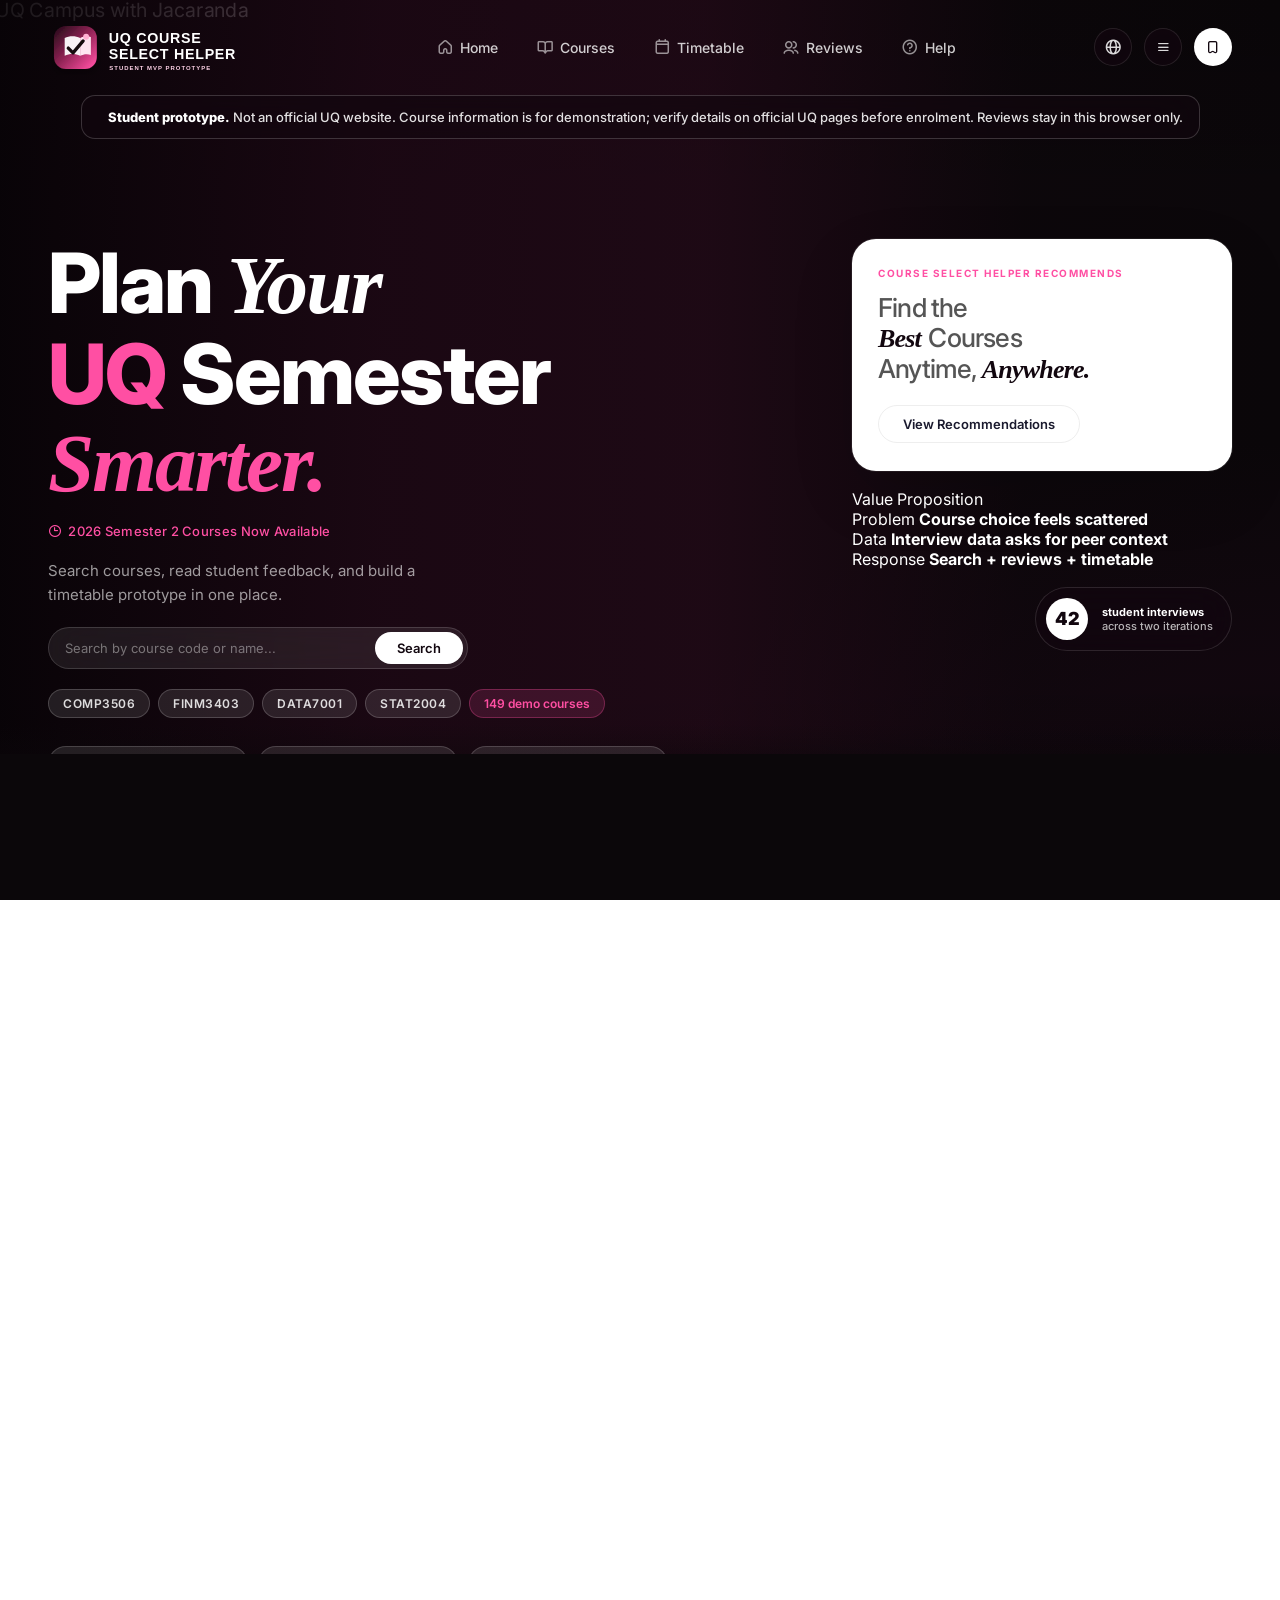
==== index.html @ 70d6f1af "Upload MVP website" ====
﻿<!DOCTYPE html>
<html lang="en">

<head>
    <meta charset="UTF-8">
    <meta name="viewport" content="width=device-width, initial-scale=1.0">
    <meta http-equiv="Cache-Control" content="no-store, no-cache, must-revalidate">
    <meta http-equiv="Pragma" content="no-cache">
    <meta http-equiv="Expires" content="0">
    <title>UQ Course Select Helper | Smart Course Planner</title>
    <link rel="preconnect" href="https://fonts.googleapis.com">
    <link
        href="https://fonts.googleapis.com/css2?family=Inter:wght@300;400;500;600;700;800;900&family=Noto+Sans+SC:wght@300;400;500;700;900&family=Playfair+Display:ital,wght@1,400;1,700&display=swap"
        rel="stylesheet">
    <link rel="stylesheet" href="coolicons.css?v=20260527-5">
    <link rel="stylesheet" href="css/shared.css?v=20260527-5">
    <link rel="stylesheet" href="css/home.css?v=20260527-5">
</head>

<body>
    <div class="page">
        <!-- Background -->
         <!-- Background image layer -->
        <div class="bg">
            <img src="background picture 02.png" alt="UQ Campus with Jacaranda">
        </div>

        <!-- Content -->
         <!-- Navigation bar: logo, page links, language switcher, and action buttons -->
        <div class="content">

            <!-- Navbar -->
            <nav class="navbar">
                <div class="nav-brand">
                    <a href="index.html" class="brand-lockup" aria-label="UQ Course Select Helper home">
                        <img src="logos/course-select-helper-logo.svg" alt="UQ Course Select Helper">
                    </a>
                </div>

                <ul class="nav-links">
                    <li>
                        <a href="index.html">
                            <i class="ci-House_01"></i>
                            <span data-i18n="nav_home">Home</span>
                        </a>
                    </li>
                    <li>
                        <a href="courses.html">
                            <i class="ci-Book_Open"></i>
                            <span data-i18n="nav_courses">Courses</span>
                        </a>
                    </li>
                    <li>
                        <a href="timetable.html">
                            <i class="ci-Calendar"></i>
                            <span data-i18n="nav_timetable">Timetable</span>
                        </a>
                    </li>
                    <li>
                        <a href="reviews.html">
                            <i class="ci-Users"></i>
                            <span data-i18n="nav_reviews">Reviews</span>
                        </a>
                    </li>
                    <li>
                        <a href="#help">
                            <i class="ci-Circle_Help"></i>
                            <span data-i18n="nav_help">Help</span>
                        </a>
                    </li>
                </ul>

                <div class="nav-right">
                    <div class="lang-wrapper">
                        <button class="lang-globe-btn" id="langGlobeBtn" onclick="toggleLangPopover()">
                            <i class="ci-Globe"></i>
                        </button>
                        <div class="lang-popover" id="langPopover">
                            <div class="lang-popover-title">Language</div>
                            <div class="lang-popover-divider"></div>
                            <button class="lang-option active" data-lang="en" onclick="switchLang('en')">
                                <span class="lang-option-dot"></span>
                                <span class="lang-option-label">English</span>
                                <i class="ci-Check lang-option-check"></i>
                            </button>
                            <button class="lang-option" data-lang="zh" onclick="switchLang('zh')">
                                <span class="lang-option-dot"></span>
                                <span class="lang-option-label">Chinese</span>
                                <i class="ci-Check lang-option-check"></i>
                            </button>
                        </div>
                    </div>
                    <button class="nav-menu-btn" aria-label="Menu">
                        <i class="ci-Hamburger_MD"></i>
                    </button>
                    <a href="timetable.html" class="nav-cta" aria-label="View Timetable">
                        <i class="ci-Bookmark"></i>
                    </a>
                </div>
            </nav>

            <div class="prototype-notice">
                <i class="ci-Info_Circle" aria-hidden="true"></i>
                <span><strong>Student prototype.</strong> Not an official UQ website. Course information is for demonstration; verify details on official UQ pages before enrolment. Reviews stay in this browser only.</span>
            </div>

            <!-- Hero Area -->
            <div class="hero-area">

                <!-- Left Side -->
                <div class="hero-left">
                    <h1 class="hero-title" data-i18n-html="hero_title">
                        Plan <span class="highlight-italic">Your</span><br>
                        <span class="highlight">UQ</span> Semester<br>
                        <span class="highlight-smarter">Smarter.</span>
                    </h1>

                    <div class="hero-badge">
                        <i class="ci-Clock"></i>
                        <span data-i18n="badge">2026 Semester 2 Courses Now Available</span>
                    </div>

                    <p class="hero-subtitle" data-i18n="hero_subtitle">
                        Search courses, read student feedback, and build a timetable prototype in one place.
                    </p>

                    <div class="search-bar">
                        <input type="text" placeholder="Search by course code or name..." id="searchInput"
                            data-i18n-ph="search_placeholder">
                        <button data-i18n="search_btn">Search</button>
                    </div>

                    <div class="course-previews">
                        <div class="course-thumb">COMP3506</div>
                        <div class="course-thumb">FINM3403</div>
                        <div class="course-thumb">DATA7001</div>
                        <div class="course-thumb">STAT2004</div>
                        <div class="course-count"><span data-i18n="courses_label">149 demo courses</span></div>
                    </div>

                    <div class="home-action-grid" aria-label="Prototype workflow shortcuts">
                        <a href="courses.html" class="home-action-card">
                            <i class="ci-Book_Open"></i>
                            <span data-i18n="action_1_label">Course Catalog</span>
                            <strong data-i18n="action_1_value">149 demo courses</strong>
                        </a>
                        <a href="reviews.html" class="home-action-card">
                            <i class="ci-Chat_Circle"></i>
                            <span data-i18n="action_2_label">Review Insight</span>
                            <strong data-i18n="action_2_value">Workload + difficulty</strong>
                        </a>
                        <a href="timetable.html" class="home-action-card">
                            <i class="ci-Calendar"></i>
                            <span data-i18n="action_3_label">Timetable Builder</span>
                            <strong data-i18n="action_3_value">Clash-aware planning</strong>
                        </a>
                    </div>
                </div>

                <!-- Right Side -->
                <div class="hero-right">
                    <div class="info-card">
                        <div class="info-card-label" data-i18n="card_label">Course Select Helper Recommends</div>
                        <h3 data-i18n-html="card_title">
                            <span class="light">Find the</span><br>
                            <span class="card-italic">Best</span> <span class="light">Courses</span><br>
                            <span class="light">Anytime,</span> <span class="card-italic">Anywhere.</span>
                        </h3>
                        <a href="courses.html?recommended=1" class="info-card-btn" data-i18n="card_btn">View
                            Recommendations</a>
                    </div>

                    <div class="value-card">
                        <div class="value-card-header" data-i18n="value_header">Value Proposition</div>
                        <div class="value-flow">
                            <div class="value-step">
                                <span data-i18n="value_problem_label">Problem</span>
                                <strong data-i18n="value_problem">Course choice feels scattered</strong>
                            </div>
                            <div class="value-step">
                                <span data-i18n="value_data_label">Data</span>
                                <strong data-i18n="value_data">Interview data asks for peer context</strong>
                            </div>
                            <div class="value-step">
                                <span data-i18n="value_response_label">Response</span>
                                <strong data-i18n="value_response">Search + reviews + timetable</strong>
                            </div>
                        </div>
                    </div>

                    <div class="trust-badge">
                        <div class="trust-metric">42</div>
                        <div class="trust-text" data-i18n-html="trust"><strong>student interviews</strong><br>across two iterations
                        </div>
                    </div>
                </div>
            </div>

            <!-- Bottom Bar -->
            <div class="bottom-bar">
                <div class="bottom-left bottom-proof">
                    <span class="bottom-label">Student MVP prototype</span>
                    <span class="bottom-proof-item">No official UQ affiliation</span>
                    <span class="bottom-proof-item">No analytics added</span>
                    <span class="bottom-proof-item">Verify course details on UQ pages</span>
                </div>

                <div class="bottom-right">
                    <span class="bottom-scroll-hint" data-i18n="scroll_hint">Scroll down for more</span>
                    <i class="ci-Chevron_Down"></i>
                </div>
            </div>        </div>
    </div>

    <div class="home-footer-bridge" aria-hidden="true"></div>

    <!-- Full Footer -->
    <footer id="help" class="footer student-footer">
        <div class="footer-hero">
            <div class="footer-brand-block">
                <img src="logos/course-select-helper-logo.svg" alt="UQ Course Select Helper" class="footer-brand-logo">
                <p>Independent COMP1100 student MVP. This prototype helps demonstrate course-planning ideas, interview-driven learning and design iteration.</p>
            </div>
            <div class="footer-proof-points">
                <span>Student prototype</span>
                <span>Not an official UQ service</span>
                <span>Verify details with UQ</span>
            </div>
        </div>

        <div class="footer-columns footer-prototype-columns">
            <div class="footer-col">
                <h4>Working with UQ</h4>
                <ul>
                    <li><a href="https://about.uq.edu.au/careers" target="_blank" rel="noopener noreferrer">Careers and job search</a></li>
                    <li><a href="https://about.uq.edu.au/strategy-values/strategic-plan" target="_blank" rel="noopener noreferrer">Strategic Plan</a></li>
                    <li><a href="https://about.uq.edu.au/staff-intranet" target="_blank" rel="noopener noreferrer">Staff Intranet</a></li>
                    <li><a href="https://my.uq.edu.au/information-and-services/information-technology/student-staff-it-support" target="_blank" rel="noopener noreferrer">IT support</a></li>
                </ul>
            </div>
            <div class="footer-col">
                <h4>Current students</h4>
                <ul>
                    <li><a href="https://my.uq.edu.au/" target="_blank" rel="noopener noreferrer">my.UQ</a></li>
                    <li><a href="https://programs-courses.uq.edu.au/" target="_blank" rel="noopener noreferrer">Programs and courses</a></li>
                    <li><a href="https://about.uq.edu.au/academic-calendar" target="_blank" rel="noopener noreferrer">Academic calendar</a></li>
                    <li><a href="https://my.uq.edu.au/student-support" target="_blank" rel="noopener noreferrer">Student support</a></li>
                </ul>
            </div>
            <div class="footer-col">
                <h4>Library</h4>
                <ul>
                    <li><a href="https://library.uq.edu.au/" target="_blank" rel="noopener noreferrer">Library</a></li>
                    <li><a href="https://web.library.uq.edu.au/study-and-learning-support" target="_blank" rel="noopener noreferrer">Study and learning support</a></li>
                    <li><a href="https://web.library.uq.edu.au/research-and-publish" target="_blank" rel="noopener noreferrer">Research and publish</a></li>
                    <li><a href="https://web.library.uq.edu.au/visit" target="_blank" rel="noopener noreferrer">Visit</a></li>
                </ul>
            </div>
            <div class="footer-col">
                <h4>Contact UQ</h4>
                <ul>
                    <li><a href="https://contacts.uq.edu.au/contacts" target="_blank" rel="noopener noreferrer">Contact UQ</a></li>
                    <li><a href="https://www.uq.edu.au/complaints-appeals" target="_blank" rel="noopener noreferrer">Make a complaint</a></li>
                    <li><a href="https://about.uq.edu.au/faculties-schools-centres-and-institutes" target="_blank" rel="noopener noreferrer">Faculties, schools, institutes and centres</a></li>
                    <li><a href="https://campuses.uq.edu.au/" target="_blank" rel="noopener noreferrer">Campuses, maps and transport</a></li>
                </ul>
            </div>
            <div class="footer-col">
                <h4>Prototype notes</h4>
                <ul>
                    <li>Reviews are stored locally in this browser.</li>
                    <li>No analytics or server upload are added.</li>
                    <li>Do not enter sensitive personal information.</li>
                    <li>Course data is for demonstration and must be checked against official UQ pages.</li>
                </ul>
            </div>
        </div>

        <div class="footer-disclaimer">
            <strong>Disclaimer:</strong> UQ Course Select Helper is an independent student prototype. It is not affiliated with, endorsed by, or operated by The University of Queensland. UQ names and course references are used only to describe the student problem space and demonstration dataset.
        </div>
    </footer>

    <script>
        // ===== i18n Dictionary =====
        const i18n = {
            en: {
                nav_home: 'Home',
                nav_courses: 'Courses',
                nav_timetable: 'Timetable',
                nav_reviews: 'Reviews',
                nav_help: 'Help',
                menu: 'Menu',
                nav_cta: 'Get Started',
                badge: '2026 Semester 2 Courses Now Available',
                hero_title: 'Plan Your<br><span class="highlight">UQ</span> Semester<br><span class="highlight-smarter">Smarter</span>',
                hero_subtitle: 'Search courses, read student feedback, and build a timetable prototype in one place.',
                search_placeholder: 'Search by course code or name...',
                search_btn: 'Search',
                courses_label: '149 demo courses',
                card_label: 'Course Select Helper Recommends',
                card_title: '<span class="light">Find the</span><br><span class="accent-word">Best</span> Courses<br>Anytime, <span class="accent-word">Anywhere</span>',
                card_btn: 'View Recommendations',
                trust: '<strong>student interviews</strong><br>across two iterations',
                action_1_label: 'Course Catalog',
                action_1_value: '149 demo courses',
                action_2_label: 'Review Insight',
                action_2_value: 'Workload + difficulty',
                action_3_label: 'Timetable Builder',
                action_3_value: 'Clash-aware planning',
                value_header: 'Value Proposition',
                value_problem_label: 'Problem',
                value_problem: 'Course choice feels scattered',
                value_data_label: 'Data',
                value_data: 'Interview data asks for peer context',
                value_response_label: 'Response',
                value_response: 'Search + reviews + timetable',
                floating: 'A Smarter Way to<br>Plan Your Degree',
                scroll_hint: 'Scroll down for more',
                hints: [
                    'Search by course code or name...',
                    'Try COMP3506 Data Structures',
                    'Try FINM3403 Corporate Finance',
                    'Try DATA7001 Intro to Data Science',
                    'Try MATH1051 Calculus'
                ]
            },
            zh: {
                nav_home: 'Home',
                nav_courses: 'Courses',
                nav_timetable: 'Timetable',
                nav_reviews: 'Reviews',
                nav_help: 'Help',
                menu: 'Menu',
                nav_cta: 'Get Started',
                badge: '2026 Semester 2 Courses Now Available',
                hero_title: 'Plan Your<br><span class="highlight">UQ</span> Semester<br><span class="highlight-smarter">Smarter</span>',
                hero_subtitle: 'Search courses, read student feedback, and build a timetable prototype in one place.',
                search_placeholder: 'Search by course code or name...',
                search_btn: 'Search',
                courses_label: '149 demo courses',
                card_label: 'Course Select Helper Recommends',
                card_title: '<span class="light">Find the</span><br><span class="accent-word">Best</span> Courses<br>Anytime, <span class="accent-word">Anywhere</span>',
                card_btn: 'View Recommendations',
                trust: '<strong>student interviews</strong><br>across two iterations',
                action_1_label: 'Course Catalog',
                action_1_value: '149 demo courses',
                action_2_label: 'Review Insight',
                action_2_value: 'Workload + difficulty',
                action_3_label: 'Timetable Builder',
                action_3_value: 'Clash-aware planning',
                value_header: 'Value Proposition',
                value_problem_label: 'Problem',
                value_problem: 'Course choice feels scattered',
                value_data_label: 'Data',
                value_data: 'Interview data asks for peer context',
                value_response_label: 'Response',
                value_response: 'Search + reviews + timetable',
                floating: 'A Smarter Way to<br>Plan Your Degree',
                scroll_hint: 'Scroll down for more',
                hints: [
                    'Search by course code or name...',
                    'Try COMP3506 Data Structures',
                    'Try FINM3403 Corporate Finance',
                    'Try DATA7001 Intro to Data Science',
                    'Try MATH1051 Calculus'
                ]
            }
        };

        let currentLang = 'en';

        // ===== Popover Toggle =====
        const langPopover = document.getElementById('langPopover');
        const langGlobeBtn = document.getElementById('langGlobeBtn');

        function toggleLangPopover() {
            const isOpen = langPopover.classList.toggle('show');
            langGlobeBtn.classList.toggle('active', isOpen);
        }

        // Close popover when clicking outside
        document.addEventListener('click', (e) => {
            if (!e.target.closest('.lang-wrapper')) {
                langPopover.classList.remove('show');
                langGlobeBtn.classList.remove('active');
            }
        });

        function switchLang(lang) {
            currentLang = lang;
            const dict = i18n[lang];

            // Update popover options
            document.querySelectorAll('.lang-option').forEach(btn => {
                btn.classList.toggle('active', btn.dataset.lang === lang);
            });

            // Update popover title
            document.querySelector('.lang-popover-title').textContent = 'Language';

            // Close popover after selection
            setTimeout(() => {
                langPopover.classList.remove('show');
                langGlobeBtn.classList.remove('active');
            }, 200);

            // Update text content (data-i18n)
            document.querySelectorAll('[data-i18n]').forEach(el => {
                const key = el.dataset.i18n;
                if (dict[key] !== undefined) el.textContent = dict[key];
            });

            // Update innerHTML (data-i18n-html) for elements with inner tags
            document.querySelectorAll('[data-i18n-html]').forEach(el => {
                const key = el.dataset.i18nHtml;
                if (dict[key] !== undefined) el.innerHTML = dict[key];
            });

            // Update placeholders (data-i18n-ph)
            document.querySelectorAll('[data-i18n-ph]').forEach(el => {
                const key = el.dataset.i18nPh;
                if (dict[key] !== undefined) el.placeholder = dict[key];
            });

            // Reset placeholder rotation
            hintIndex = 0;
        }

        // ===== Search Bar Functionality =====
        function performSearch() {
            const val = document.getElementById('searchInput').value.trim();
            if (val) {
                window.location.href = 'courses.html?q=' + encodeURIComponent(val);
            }
        }

        document.querySelector('.search-bar button').addEventListener('click', performSearch);
        document.getElementById('searchInput').addEventListener('keydown', function (e) {
            if (e.key === 'Enter') performSearch();
        });

        // Make course thumbs clickable
        document.querySelectorAll('.course-thumb').forEach(function (thumb) {
            thumb.addEventListener('click', function () {
                window.location.href = 'courses.html?q=' + encodeURIComponent(thumb.textContent.trim());
            });
        });

        // ===== Placeholder Rotation =====
        const input = document.getElementById('searchInput');
        let hintIndex = 0;
        setInterval(() => {
            if (document.activeElement !== input) {
                const hints = i18n[currentLang].hints;
                hintIndex = (hintIndex + 1) % hints.length;
                input.placeholder = hints[hintIndex];
            }
        }, 3000);
    </script>
</body>

</html>
---- coolicons.css ----
﻿@font-face {
  font-family: 'coolicons';
  src:
    url('fonts/coolicons.ttf?44fbbv') format('truetype'),
    url('fonts/coolicons.woff?44fbbv') format('woff'),
    url('fonts/coolicons.svg?44fbbv#coolicons') format('svg');
  font-weight: normal;
  font-style: normal;
  font-display: block;
}

i {
  /* use !important to prevent issues with browser extensions that change fonts */
  font-family: 'coolicons' !important;
  speak: never;
  font-style: normal;
  font-weight: normal;
  font-variant: normal;
  text-transform: none;
  line-height: 1;

  /* Better Font Rendering =========== */
  -webkit-font-smoothing: antialiased;
  -moz-osx-font-smoothing: grayscale;
}

.ci-Add_Column:before {
  content: "\e900";
}
.ci-Add_Minus_Square:before {
  content: "\e901";
}
.ci-Add_Plus_Circle:before {
  content: "\e902";
}
.ci-Add_Plus_Square:before {
  content: "\e903";
}
.ci-Add_Plus:before {
  content: "\e904";
}
.ci-Add_Row:before {
  content: "\e905";
}
.ci-Add_To_Queue:before {
  content: "\e906";
}
.ci-Airplay:before {
  content: "\e907";
}
.ci-Alarm:before {
  content: "\e908";
}
.ci-Archive:before {
  content: "\e909";
}
.ci-Arrow_Circle_Down_Left:before {
  content: "\e90a";
}
.ci-Arrow_Circle_Down_Right:before {
  content: "\e90b";
}
.ci-Arrow_Circle_Down:before {
  content: "\e90c";
}
.ci-Arrow_Circle_Left:before {
  content: "\e90d";
}
.ci-Arrow_Circle_Right:before {
  content: "\e90e";
}
.ci-Arrow_Circle_Up_Left:before {
  content: "\e90f";
}
.ci-Arrow_Circle_Up_Right:before {
  content: "\e910";
}
.ci-Arrow_Circle_Up:before {
  content: "\e911";
}
.ci-Arrow_Down_Left_LG:before {
  content: "\e912";
}
.ci-Arrow_Down_Left_MD:before {
  content: "\e913";
}
.ci-Arrow_Down_Left_SM:before {
  content: "\e914";
}
.ci-Arrow_Down_LG:before {
  content: "\e915";
}
.ci-Arrow_Down_MD:before {
  content: "\e916";
}
.ci-Arrow_Down_Right_LG:before {
  content: "\e917";
}
.ci-Arrow_Down_Right_MD:before {
  content: "\e918";
}
.ci-Arrow_Down_Right_SM:before {
  content: "\e919";
}
.ci-Arrow_Down_SM:before {
  content: "\e91a";
}
.ci-Arrow_Down_Up:before {
  content: "\e91b";
}
.ci-Arrow_Left_LG:before {
  content: "\e91c";
}
.ci-Arrow_Left_MD:before {
  content: "\e91d";
}
.ci-Arrow_Left_Right:before {
  content: "\e91e";
}
.ci-Arrow_Left_SM:before {
  content: "\e91f";
}
.ci-Arrow_Reload_02:before {
  content: "\e920";
}
.ci-Arrow_Right_LG:before {
  content: "\e921";
}
.ci-Arrow_Right_MD:before {
  content: "\e922";
}
.ci-Arrow_Right_SM:before {
  content: "\e923";
}
.ci-Arrow_Sub_Down_Left:before {
  content: "\e924";
}
.ci-Arrow_Sub_Down_Right:before {
  content: "\e925";
}
.ci-Arrow_Sub_Left_Down:before {
  content: "\e926";
}
.ci-Arrow_Sub_Left_Up:before {
  content: "\e927";
}
.ci-Arrow_Sub_Right_Down:before {
  content: "\e928";
}
.ci-Arrow_Sub_Right_Up:before {
  content: "\e929";
}
.ci-Arrow_Sub_Up_Left:before {
  content: "\e92a";
}
.ci-Arrow_Sub_Up_Right:before {
  content: "\e92b";
}
.ci-Arrow_Undo_Down_Left:before {
  content: "\e92c";
}
.ci-Arrow_Undo_Down_Right:before {
  content: "\e92d";
}
.ci-Arrow_Undo_Up_Left:before {
  content: "\e92e";
}
.ci-Arrow_Undo_Up_Right:before {
  content: "\e92f";
}
.ci-Arrow_Up_Left_LG:before {
  content: "\e930";
}
.ci-Arrow_Up_Left_MD:before {
  content: "\e931";
}
.ci-Arrow_Up_Left_SM:before {
  content: "\e932";
}
.ci-Arrow_Up_LG:before {
  content: "\e933";
}
.ci-Arrow_Up_MD:before {
  content: "\e934";
}
.ci-Arrow_Up_Right_LG:before {
  content: "\e935";
}
.ci-Arrow_Up_Right_MD:before {
  content: "\e936";
}
.ci-Arrow_Up_Right_SM:before {
  content: "\e937";
}
.ci-Arrow_Up_SM:before {
  content: "\e938";
}
.ci-Arrows_Reload_01:before {
  content: "\e939";
}
.ci-Bar_Bottom:before {
  content: "\e93a";
}
.ci-Bar_Left:before {
  content: "\e93b";
}
.ci-Bar_Right:before {
  content: "\e93c";
}
.ci-Bar_Top:before {
  content: "\e93d";
}
.ci-Bell_Add:before {
  content: "\e93e";
}
.ci-Bell_Close:before {
  content: "\e93f";
}
.ci-Bell_Notification:before {
  content: "\e940";
}
.ci-Bell_Off:before {
  content: "\e941";
}
.ci-Bell_Remove:before {
  content: "\e942";
}
.ci-Bell_Ring:before {
  content: "\e943";
}
.ci-Bell:before {
  content: "\e944";
}
.ci-Bold:before {
  content: "\e945";
}
.ci-Book_Open:before {
  content: "\e946";
}
.ci-Book:before {
  content: "\e947";
}
.ci-Bookmark:before {
  content: "\e948";
}
.ci-Building_01:before {
  content: "\e949";
}
.ci-Building_02:before {
  content: "\e94a";
}
.ci-Building_03:before {
  content: "\e94b";
}
.ci-Building_04:before {
  content: "\e94c";
}
.ci-Bulb:before {
  content: "\e94d";
}
.ci-Calendar_Add:before {
  content: "\e94e";
}
.ci-Calendar_Check:before {
  content: "\e94f";
}
.ci-Calendar_Close:before {
  content: "\e950";
}
.ci-Calendar_Days:before {
  content: "\e951";
}
.ci-Calendar_Event:before {
  content: "\e952";
}
.ci-Calendar_Remove:before {
  content: "\e953";
}
.ci-Calendar_Week:before {
  content: "\e954";
}
.ci-Calendar:before {
  content: "\e955";
}
.ci-Camera:before {
  content: "\e956";
}
.ci-Car_Auto:before {
  content: "\e957";
}
.ci-Caret_Circle_Down:before {
  content: "\e958";
}
.ci-Caret_Circle_Left:before {
  content: "\e959";
}
.ci-Caret_Circle_Right:before {
  content: "\e95a";
}
.ci-Caret_Circle_Up:before {
  content: "\e95b";
}
.ci-Caret_Down_MD:before {
  content: "\e95c";
}
.ci-Caret_Down_SM:before {
  content: "\e95d";
}
.ci-Caret_Left_SM:before {
  content: "\e95e";
}
.ci-Caret_Right_SM:before {
  content: "\e95f";
}
.ci-Caret_Up_MD:before {
  content: "\e960";
}
.ci-Caret_Up_SM:before {
  content: "\e961";
}
.ci-Chart_Bar_Horizontal_01:before {
  content: "\e962";
}
.ci-Chart_Bar_Vertical_01:before {
  content: "\e963";
}
.ci-Chart_Line:before {
  content: "\e964";
}
.ci-Chart_Pie:before {
  content: "\e965";
}
.ci-Chat_Add:before {
  content: "\e966";
}
.ci-Chat_Check:before {
  content: "\e967";
}
.ci-Chat_Circle_Add:before {
  content: "\e968";
}
.ci-Chat_Circle_Check:before {
  content: "\e969";
}
.ci-Chat_Circle_Close:before {
  content: "\e96a";
}
.ci-Chat_Circle_Dots:before {
  content: "\e96b";
}
.ci-Chat_Circle_Remove:before {
  content: "\e96c";
}
.ci-Chat_Circle:before {
  content: "\e96d";
}
.ci-Chat_Close:before {
  content: "\e96e";
}
.ci-Chat_Conversation_Circle:before {
  content: "\e96f";
}
.ci-Chat_Conversation:before {
  content: "\e970";
}
.ci-Chat_Dots:before {
  content: "\e971";
}
.ci-Chat_Remove:before {
  content: "\e972";
}
.ci-Chat:before {
  content: "\e973";
}
.ci-Check_All_Big:before {
  content: "\e974";
}
.ci-Check_All:before {
  content: "\e975";
}
.ci-Check_Big:before {
  content: "\e976";
}
.ci-Check:before {
  content: "\e977";
}
.ci-Checkbox_Check:before {
  content: "\e978";
}
.ci-Checkbox_Fill:before {
  content: "\e979";
}
.ci-Checkbox_Unchecked:before {
  content: "\e97a";
}
.ci-Chevron_Down_Duo:before {
  content: "\e97b";
}
.ci-Chevron_Down:before {
  content: "\e97c";
}
.ci-Chevron_Left_Duo:before {
  content: "\e97d";
}
.ci-Chevron_Left_MD:before {
  content: "\e97e";
}
.ci-Chevron_Left:before {
  content: "\e97f";
}
.ci-Chevron_Right_Duo:before {
  content: "\e980";
}
.ci-Chevron_Right_MD:before {
  content: "\e981";
}
.ci-Chevron_Right:before {
  content: "\e982";
}
.ci-Chevron_Up_Duo:before {
  content: "\e983";
}
.ci-Chevron_Up:before {
  content: "\e984";
}
.ci-Chromecast:before {
  content: "\e985";
}
.ci-Circle_Check:before {
  content: "\e986";
}
.ci-Circle_Help:before {
  content: "\e987";
}
.ci-Circle_Warning:before {
  content: "\e988";
}
.ci-Circle:before {
  content: "\e989";
}
.ci-Clock:before {
  content: "\e98a";
}
.ci-Close_Circle:before {
  content: "\e98b";
}
.ci-Close_LG:before {
  content: "\e98c";
}
.ci-Close_MD:before {
  content: "\e98d";
}
.ci-Close_SM:before {
  content: "\e98e";
}
.ci-Close_Square:before {
  content: "\e98f";
}
.ci-Cloud_Add:before {
  content: "\e990";
}
.ci-Cloud_Check:before {
  content: "\e991";
}
.ci-Cloud_Close:before {
  content: "\e992";
}
.ci-Cloud_Download:before {
  content: "\e993";
}
.ci-Cloud_Off:before {
  content: "\e994";
}
.ci-Cloud_Remove:before {
  content: "\e995";
}
.ci-Cloud_Upload:before {
  content: "\e996";
}
.ci-Cloud:before {
  content: "\e997";
}
.ci-Code:before {
  content: "\e998";
}
.ci-Coffe_To_Go:before {
  content: "\e999";
}
.ci-Coffee:before {
  content: "\e99a";
}
.ci-Columns:before {
  content: "\e99b";
}
.ci-Combine_Cells:before {
  content: "\e99c";
}
.ci-Command:before {
  content: "\e99d";
}
.ci-Compass:before {
  content: "\e99e";
}
.ci-Cookie:before {
  content: "\e99f";
}
.ci-Copy:before {
  content: "\e9a0";
}
.ci-Credit_Card_01:before {
  content: "\e9a1";
}
.ci-Credit_Card_02:before {
  content: "\e9a2";
}
.ci-Crop:before {
  content: "\e9a3";
}
.ci-Cupcake:before {
  content: "\e9a4";
}
.ci-Cylinder:before {
  content: "\e9a5";
}
.ci-Data:before {
  content: "\e9a6";
}
.ci-Delete_Column:before {
  content: "\e9a7";
}
.ci-Delete_Row:before {
  content: "\e9a8";
}
.ci-Desktop_Tower:before {
  content: "\e9a9";
}
.ci-Desktop:before {
  content: "\e9aa";
}
.ci-Devices:before {
  content: "\e9ab";
}
.ci-Double_Quotes_L:before {
  content: "\e9ac";
}
.ci-Double_Quotes_R:before {
  content: "\e9ad";
}
.ci-Download_Package:before {
  content: "\e9ae";
}
.ci-Download:before {
  content: "\e9af";
}
.ci-Drag_Horizontal:before {
  content: "\e9b0";
}
.ci-Drag_Vertical:before {
  content: "\e9b1";
}
.ci-Dummy_Circle_Small:before {
  content: "\e9b2";
}
.ci-Dummy_Circle:before {
  content: "\e9b3";
}
.ci-Dummy_Square_Small:before {
  content: "\e9b4";
}
.ci-Dummy_Square:before {
  content: "\e9b5";
}
.ci-Edit_Pencil_01:before {
  content: "\e9b6";
}
.ci-Edit_Pencil_02:before {
  content: "\e9b7";
}
.ci-Edit_Pencil_Line_01:before {
  content: "\e9b8";
}
.ci-Edit_Pencil_Line_02:before {
  content: "\e9b9";
}
.ci-Exit:before {
  content: "\e9ba";
}
.ci-Expand:before {
  content: "\e9bb";
}
.ci-External_Link:before {
  content: "\e9bc";
}
.ci-Figma:before {
  content: "\e9bd";
}
.ci-File_Add:before {
  content: "\e9be";
}
.ci-File_Blank:before {
  content: "\e9bf";
}
.ci-File_Check:before {
  content: "\e9c0";
}
.ci-File_Close:before {
  content: "\e9c1";
}
.ci-File_Code:before {
  content: "\e9c2";
}
.ci-File_Document:before {
  content: "\e9c3";
}
.ci-File_Download:before {
  content: "\e9c4";
}
.ci-File_Edit:before {
  content: "\e9c5";
}
.ci-File_Remove:before {
  content: "\e9c6";
}
.ci-File_Search:before {
  content: "\e9c7";
}
.ci-File_Upload:before {
  content: "\e9c8";
}
.ci-Files:before {
  content: "\e9c9";
}
.ci-Filter_Off:before {
  content: "\e9ca";
}
.ci-Filter:before {
  content: "\e9cb";
}
.ci-First_Aid:before {
  content: "\e9cc";
}
.ci-Flag:before {
  content: "\e9cd";
}
.ci-Folder_Add:before {
  content: "\e9ce";
}
.ci-Folder_Check:before {
  content: "\e9cf";
}
.ci-Folder_Close:before {
  content: "\e9d0";
}
.ci-Folder_Code:before {
  content: "\e9d1";
}
.ci-Folder_Document:before {
  content: "\e9d2";
}
.ci-Folder_Download:before {
  content: "\e9d3";
}
.ci-Folder_Edit:before {
  content: "\e9d4";
}
.ci-Folder_Open:before {
  content: "\e9d5";
}
.ci-Folder_Remove:before {
  content: "\e9d6";
}
.ci-Folder_Search:before {
  content: "\e9d7";
}
.ci-Folder_Upload:before {
  content: "\e9d8";
}
.ci-Folder:before {
  content: "\e9d9";
}
.ci-Folders:before {
  content: "\e9da";
}
.ci-Font:before {
  content: "\e9db";
}
.ci-Forward:before {
  content: "\e9dc";
}
.ci-Gift:before {
  content: "\e9dd";
}
.ci-Globe:before {
  content: "\e9de";
}
.ci-Hamburger_LG:before {
  content: "\e9df";
}
.ci-Hamburger_MD:before {
  content: "\e9e0";
}
.ci-Handbag:before {
  content: "\e9e1";
}
.ci-Heading_H1:before {
  content: "\e9e2";
}
.ci-Heading_H2:before {
  content: "\e9e3";
}
.ci-Heading_H3:before {
  content: "\e9e4";
}
.ci-Heading_H4:before {
  content: "\e9e5";
}
.ci-Heading_H5:before {
  content: "\e9e6";
}
.ci-Heading_H6:before {
  content: "\e9e7";
}
.ci-Heading:before {
  content: "\e9e8";
}
.ci-Headphones:before {
  content: "\e9e9";
}
.ci-Heart_01:before {
  content: "\e9ea";
}
.ci-Heart_02:before {
  content: "\e9eb";
}
.ci-Help:before {
  content: "\e9ec";
}
.ci-Hide:before {
  content: "\e9ed";
}
.ci-House_01:before {
  content: "\e9ee";
}
.ci-House_02:before {
  content: "\e9ef";
}
.ci-House_03:before {
  content: "\e9f0";
}
.ci-House_Add:before {
  content: "\e9f1";
}
.ci-House_Check:before {
  content: "\e9f2";
}
.ci-House_Close:before {
  content: "\e9f3";
}
.ci-House_Remove:before {
  content: "\e9f4";
}
.ci-Image_01:before {
  content: "\e9f5";
}
.ci-Image_02:before {
  content: "\e9f6";
}
.ci-Info:before {
  content: "\e9f7";
}
.ci-Instance:before {
  content: "\e9f8";
}
.ci-Italic:before {
  content: "\e9f9";
}
.ci-Keyboard:before {
  content: "\e9fa";
}
.ci-Label:before {
  content: "\e9fb";
}
.ci-Laptop:before {
  content: "\e9fc";
}
.ci-Layer:before {
  content: "\e9fd";
}
.ci-Layers:before {
  content: "\e9fe";
}
.ci-Leaf:before {
  content: "\e9ff";
}
.ci-Line_L:before {
  content: "\ea00";
}
.ci-Line_M:before {
  content: "\ea01";
}
.ci-Line_S:before {
  content: "\ea02";
}
.ci-Line_Xl:before {
  content: "\ea03";
}
.ci-Link_Break:before {
  content: "\ea04";
}
.ci-Link_Horizontal_Off:before {
  content: "\ea05";
}
.ci-Link_Horizontal:before {
  content: "\ea06";
}
.ci-Link_Vertical:before {
  content: "\ea07";
}
.ci-Link:before {
  content: "\ea08";
}
.ci-List_Add:before {
  content: "\ea09";
}
.ci-List_Check:before {
  content: "\ea0a";
}
.ci-List_Checklist:before {
  content: "\ea0b";
}
.ci-List_Ordered:before {
  content: "\ea0c";
}
.ci-List_Remove:before {
  content: "\ea0d";
}
.ci-List_Unordered:before {
  content: "\ea0e";
}
.ci-Loading:before {
  content: "\ea0f";
}
.ci-Lock_Open:before {
  content: "\ea10";
}
.ci-Lock:before {
  content: "\ea11";
}
.ci-Log_Out:before {
  content: "\ea12";
}
.ci-Magnifying_Glass_Minus:before {
  content: "\ea13";
}
.ci-Magnifying_Glass_Plus:before {
  content: "\ea14";
}
.ci-Mail_Open:before {
  content: "\ea15";
}
.ci-Mail:before {
  content: "\ea16";
}
.ci-Main_Component:before {
  content: "\ea17";
}
.ci-Map_Pin:before {
  content: "\ea18";
}
.ci-Map:before {
  content: "\ea19";
}
.ci-Mention:before {
  content: "\ea1a";
}
.ci-Menu_Alt_01:before {
  content: "\ea1b";
}
.ci-Menu_Alt_02:before {
  content: "\ea1c";
}
.ci-Menu_Alt_03:before {
  content: "\ea1d";
}
.ci-Menu_Alt_04:before {
  content: "\ea1e";
}
.ci-Menu_Alt_05:before {
  content: "\ea1f";
}
.ci-Menu_Duo_LG:before {
  content: "\ea20";
}
.ci-Menu_Duo_MD:before {
  content: "\ea21";
}
.ci-Mobile_Button:before {
  content: "\ea22";
}
.ci-Mobile:before {
  content: "\ea23";
}
.ci-Monitor_Play:before {
  content: "\ea24";
}
.ci-Monitor:before {
  content: "\ea25";
}
.ci-Moon:before {
  content: "\ea26";
}
.ci-More_Grid_Big:before {
  content: "\ea27";
}
.ci-More_Grid_Small:before {
  content: "\ea28";
}
.ci-More_Horizontal:before {
  content: "\ea29";
}
.ci-More_Vertical:before {
  content: "\ea2a";
}
.ci-Mouse:before {
  content: "\ea2b";
}
.ci-Move_Horizontal:before {
  content: "\ea2c";
}
.ci-Move_Vertical:before {
  content: "\ea2d";
}
.ci-Move:before {
  content: "\ea2e";
}
.ci-Moving_Desk:before {
  content: "\ea2f";
}
.ci-Navigation:before {
  content: "\ea30";
}
.ci-Note_Edit:before {
  content: "\ea31";
}
.ci-Note_Search:before {
  content: "\ea32";
}
.ci-Note:before {
  content: "\ea33";
}
.ci-Notebook:before {
  content: "\ea34";
}
.ci-Octagon_Check:before {
  content: "\ea35";
}
.ci-Octagon_Help:before {
  content: "\ea36";
}
.ci-Octagon_Warning:before {
  content: "\ea37";
}
.ci-Octagon:before {
  content: "\ea38";
}
.ci-Option:before {
  content: "\ea39";
}
.ci-Paper_Plane:before {
  content: "\ea3a";
}
.ci-Paperclip_Attechment_Horizontal:before {
  content: "\ea3b";
}
.ci-Paperclip_Attechment_Tilt:before {
  content: "\ea3c";
}
.ci-Paragraph:before {
  content: "\ea3d";
}
.ci-Path:before {
  content: "\ea3e";
}
.ci-Pause_Circle:before {
  content: "\ea3f";
}
.ci-Pause:before {
  content: "\ea40";
}
.ci-Phone:before {
  content: "\ea41";
}
.ci-Planet:before {
  content: "\ea42";
}
.ci-Play_Circle:before {
  content: "\ea43";
}
.ci-Play:before {
  content: "\ea44";
}
.ci-Printer:before {
  content: "\ea45";
}
.ci-Puzzle:before {
  content: "\ea46";
}
.ci-Qr_Code:before {
  content: "\ea47";
}
.ci-Radio_Fill:before {
  content: "\ea48";
}
.ci-Radio_Unchecked:before {
  content: "\ea49";
}
.ci-Rainbow:before {
  content: "\ea4a";
}
.ci-Redo:before {
  content: "\ea4b";
}
.ci-Remove_Minus_Circle:before {
  content: "\ea4c";
}
.ci-Remove_Minus:before {
  content: "\ea4d";
}
.ci-Rewind:before {
  content: "\ea4e";
}
.ci-Rows:before {
  content: "\ea4f";
}
.ci-Ruler:before {
  content: "\ea50";
}
.ci-Save:before {
  content: "\ea51";
}
.ci-Search_Magnifying_Glass:before {
  content: "\ea52";
}
.ci-Select_Multiple:before {
  content: "\ea53";
}
.ci-Settings_Future:before {
  content: "\ea54";
}
.ci-Settings:before {
  content: "\ea55";
}
.ci-Share_Android:before {
  content: "\ea56";
}
.ci-Share_iOS_Export:before {
  content: "\ea57";
}
.ci-Shield_Check:before {
  content: "\ea58";
}
.ci-Shield_Warning:before {
  content: "\ea59";
}
.ci-Shield:before {
  content: "\ea5a";
}
.ci-Shopping_Bag_01:before {
  content: "\ea5b";
}
.ci-Shopping_Bag_02:before {
  content: "\ea5c";
}
.ci-Shopping_Cart_01:before {
  content: "\ea5d";
}
.ci-Shopping_Cart_02:before {
  content: "\ea5e";
}
.ci-Show:before {
  content: "\ea5f";
}
.ci-Shrink:before {
  content: "\ea60";
}
.ci-Shuffle:before {
  content: "\ea61";
}
.ci-Single_Quotes_L:before {
  content: "\ea62";
}
.ci-Single_Quotes_R:before {
  content: "\ea63";
}
.ci-Skip_Back:before {
  content: "\ea64";
}
.ci-Skip_Forward:before {
  content: "\ea65";
}
.ci-Slider_01:before {
  content: "\ea66";
}
.ci-Slider_02:before {
  content: "\ea67";
}
.ci-Slider_03:before {
  content: "\ea68";
}
.ci-Sort_Ascending:before {
  content: "\ea69";
}
.ci-Sort_Descending:before {
  content: "\ea6a";
}
.ci-Square_Check:before {
  content: "\ea6b";
}
.ci-Square_Help:before {
  content: "\ea6c";
}
.ci-Square_Warning:before {
  content: "\ea6d";
}
.ci-Square:before {
  content: "\ea6e";
}
.ci-Star:before {
  content: "\ea6f";
}
.ci-Stop_Circle:before {
  content: "\ea70";
}
.ci-Stop_Sign:before {
  content: "\ea71";
}
.ci-Stop:before {
  content: "\ea72";
}
.ci-Strikethrough:before {
  content: "\ea73";
}
.ci-Suitcase:before {
  content: "\ea74";
}
.ci-Sun:before {
  content: "\ea75";
}
.ci-Swatches_Palette:before {
  content: "\ea76";
}
.ci-Swicht_Left:before {
  content: "\ea77";
}
.ci-Swicht_Right:before {
  content: "\ea78";
}
.ci-Table_Add:before {
  content: "\ea79";
}
.ci-Table_Remove:before {
  content: "\ea7a";
}
.ci-Table:before {
  content: "\ea7b";
}
.ci-Tablet_Button:before {
  content: "\ea7c";
}
.ci-Tablet:before {
  content: "\ea7d";
}
.ci-Tag:before {
  content: "\ea7e";
}
.ci-Terminal:before {
  content: "\ea7f";
}
.ci-Text_Align_Center:before {
  content: "\ea80";
}
.ci-Text_Align_Justify:before {
  content: "\ea81";
}
.ci-Text_Align_Left:before {
  content: "\ea82";
}
.ci-Text_Align_Right:before {
  content: "\ea83";
}
.ci-Text:before {
  content: "\ea84";
}
.ci-Ticket_Voucher:before {
  content: "\ea85";
}
.ci-Timer_Add:before {
  content: "\ea86";
}
.ci-Timer_Close:before {
  content: "\ea87";
}
.ci-Timer_Remove:before {
  content: "\ea88";
}
.ci-Timer:before {
  content: "\ea89";
}
.ci-Trash_Empty:before {
  content: "\ea8a";
}
.ci-Trash_Full:before {
  content: "\ea8b";
}
.ci-Trending_Down:before {
  content: "\ea8c";
}
.ci-Trending_Up:before {
  content: "\ea8d";
}
.ci-Triangle_Check:before {
  content: "\ea8e";
}
.ci-Triangle_Warning:before {
  content: "\ea8f";
}
.ci-Triangle:before {
  content: "\ea90";
}
.ci-Underline:before {
  content: "\ea91";
}
.ci-Undo:before {
  content: "\ea92";
}
.ci-Unfold_Less:before {
  content: "\ea93";
}
.ci-Unfold_More:before {
  content: "\ea94";
}
.ci-User_01:before {
  content: "\ea95";
}
.ci-User_02:before {
  content: "\ea96";
}
.ci-User_03:before {
  content: "\ea97";
}
.ci-User_Add:before {
  content: "\ea98";
}
.ci-User_Card_ID:before {
  content: "\ea99";
}
.ci-User_Check:before {
  content: "\ea9a";
}
.ci-User_Circle:before {
  content: "\ea9b";
}
.ci-User_Close:before {
  content: "\ea9c";
}
.ci-User_Remove:before {
  content: "\ea9d";
}
.ci-User_Square:before {
  content: "\ea9e";
}
.ci-User_Voice:before {
  content: "\ea9f";
}
.ci-Users_Group:before {
  content: "\eaa0";
}
.ci-Users:before {
  content: "\eaa1";
}
.ci-Volume_Max:before {
  content: "\eaa2";
}
.ci-Volume_Min:before {
  content: "\eaa3";
}
.ci-Volume_Minus:before {
  content: "\eaa4";
}
.ci-Volume_Off_02:before {
  content: "\eaa5";
}
.ci-Volume_Off:before {
  content: "\eaa6";
}
.ci-Volume_Plus:before {
  content: "\eaa7";
}
.ci-Warning:before {
  content: "\eaa8";
}
.ci-Water_Drop:before {
  content: "\eaa9";
}
.ci-Wavy_Check:before {
  content: "\eaaa";
}
.ci-Wavy_Help:before {
  content: "\eaab";
}
.ci-Wavy_Warning:before {
  content: "\eaac";
}
.ci-Wavy:before {
  content: "\eaad";
}
.ci-Wifi_High:before {
  content: "\eaae";
}
.ci-Wifi_Low:before {
  content: "\eaaf";
}
.ci-Wifi_Medium:before {
  content: "\eab0";
}
.ci-Wifi_None:before {
  content: "\eab1";
}
.ci-Wifi_Off:before {
  content: "\eab2";
}
.ci-Wifi_Problem:before {
  content: "\eab3";
}
.ci-Window_Check:before {
  content: "\eab4";
}
.ci-Window_Close:before {
  content: "\eab5";
}
.ci-Window_Code_Block:before {
  content: "\eab6";
}
.ci-Window_Sidebar:before {
  content: "\eab7";
}
.ci-Window_Terminal:before {
  content: "\eab8";
}
.ci-Window:before {
  content: "\eab9";
}
---- css/shared.css ----
﻿/* ===== Reset ===== */
*,
*::before,
*::after {
    margin: 0;
    padding: 0;
    box-sizing: border-box;
}

/* ===== CSS Variables ===== */
:root {
    --brand-ink: #12070f;
    --brand-forest: #8f2354;
    --accent: #ff4fa3;
    --accent-warm: #ff9cc9;
    --paper: #fff4f9;
    --paper-soft: #f6dce9;
    --glass-white: rgba(255, 255, 255, 0.12);
    --glass-border: rgba(255, 255, 255, 0.18);
    --glass-blur: 20px;
}

/* ===== Base ===== */
html,
body {
    height: 100%;
    font-family: 'Inter', 'Noto Sans SC', -apple-system, BlinkMacSystemFont, sans-serif;
    overflow-x: hidden;
    color: #fff;
    scrollbar-width: none;
    scroll-behavior: smooth;
}

::-webkit-scrollbar {
    display: none;
}

/* ===== Navbar ===== */
.navbar {
    display: grid;
    grid-template-columns: auto 1fr auto;
    align-items: center;
    padding: 20px 0;
    flex-shrink: 0;
}

.nav-brand {
    display: flex;
    align-items: center;
    gap: 16px;
    color: #fff;
}

.brand-lockup {
    display: flex;
    align-items: center;
    text-decoration: none;
}

.brand-lockup img {
    display: block;
    width: 250px;
    height: auto;
    max-height: 56px;
}

.prototype-notice {
    display: flex;
    align-items: flex-start;
    gap: 10px;
    max-width: 1180px;
    margin: 0 auto 20px;
    padding: 12px 16px;
    border: 1px solid rgba(255, 255, 255, 0.18);
    border-radius: 14px;
    background: rgba(18, 7, 15, 0.62);
    color: rgba(255, 255, 255, 0.88);
    font-size: 13px;
    font-weight: 500;
    line-height: 1.42;
    backdrop-filter: blur(20px);
    -webkit-backdrop-filter: blur(20px);
}

.prototype-notice strong {
    color: #fff;
    font-weight: 800;
}

.prototype-notice i {
    color: var(--accent);
    margin-top: 2px;
}

.nav-links {
    display: flex;
    align-items: center;
    gap: 6px;
    list-style: none;
    justify-self: center;
}

.nav-links a {
    text-decoration: none;
    color: rgba(255, 255, 255, 0.8);
    font-size: 14px;
    font-weight: 500;
    padding: 8px 16px;
    border-radius: 10px;
    transition: all 0.25s;
    display: flex;
    align-items: center;
    gap: 6px;
}

.nav-links a:hover {
    color: #fff;
    background: rgba(255, 255, 255, 0.1);
}

.nav-links a i[class^="ci-"] {
    font-size: 18px;
    opacity: 0.7;
}

.nav-right {
    display: flex;
    align-items: center;
    gap: 12px;
}

.nav-menu-btn {
    display: flex;
    align-items: center;
    justify-content: center;
    width: 38px;
    height: 38px;
    padding: 0;
    border-radius: 50%;
    background: rgba(18, 7, 15, 0.68);
    border: 1px solid rgba(255, 255, 255, 0.1);
    color: rgba(255, 255, 255, 0.85);
    font-size: 18px;
    font-family: inherit;
    cursor: pointer;
    transition: all 0.25s;
    backdrop-filter: blur(24px);
    -webkit-backdrop-filter: blur(24px);
}

.nav-menu-btn:hover {
    background: rgba(255, 255, 255, 0.18);
}

/* Language Globe Button */
.lang-wrapper {
    position: relative;
}

.lang-globe-btn {
    width: 38px;
    height: 38px;
    border-radius: 50%;
    background: rgba(18, 7, 15, 0.68);
    border: 1px solid rgba(255, 255, 255, 0.1);
    color: rgba(255, 255, 255, 0.85);
    font-size: 18px;
    display: flex;
    align-items: center;
    justify-content: center;
    cursor: pointer;
    transition: all 0.25s;
    backdrop-filter: blur(24px);
    -webkit-backdrop-filter: blur(24px);
}

.lang-globe-btn:hover,
.lang-globe-btn.active {
    background: rgba(255, 255, 255, 0.2);
    border-color: rgba(255, 255, 255, 0.3);
}

/* Language Popover */
.lang-popover {
    position: absolute;
    top: calc(100% + 12px);
    right: 0;
    min-width: 200px;
    padding: 8px;
    border-radius: 16px;
    background: rgba(22, 7, 18, 0.94);
    backdrop-filter: blur(40px) saturate(180%);
    -webkit-backdrop-filter: blur(40px) saturate(180%);
    border: 1px solid rgba(255, 255, 255, 0.12);
    box-shadow: 0 20px 60px rgba(0, 0, 0, 0.35), 0 0 0 0.5px rgba(255, 255, 255, 0.06);
    opacity: 0;
    visibility: hidden;
    transform: translateY(-8px) scale(0.96);
    transform-origin: top right;
    transition: all 0.25s cubic-bezier(0.2, 0.6, 0.35, 1);
    z-index: 200;
}

.lang-popover.show {
    opacity: 1;
    visibility: visible;
    transform: translateY(0) scale(1);
}

.lang-popover-title {
    padding: 8px 12px 6px;
    font-size: 11px;
    font-weight: 600;
    text-transform: uppercase;
    letter-spacing: 1px;
    color: rgba(255, 255, 255, 0.35);
}

.lang-popover-divider {
    height: 1px;
    background: rgba(255, 255, 255, 0.08);
    margin: 4px 0;
}

.lang-option {
    display: flex;
    align-items: center;
    gap: 12px;
    width: 100%;
    padding: 10px 12px;
    border-radius: 10px;
    border: none;
    background: transparent;
    color: rgba(255, 255, 255, 0.8);
    font-size: 14px;
    font-weight: 500;
    font-family: inherit;
    cursor: pointer;
    transition: all 0.15s;
    text-align: left;
}

.lang-option:hover {
    background: rgba(255, 255, 255, 0.1);
}

.lang-option.active {
    color: #fff;
}

.lang-option-dot {
    width: 8px;
    height: 8px;
    border-radius: 50%;
    background: rgba(255, 255, 255, 0.2);
    flex-shrink: 0;
    transition: all 0.25s;
}

.lang-option.active .lang-option-dot {
    background: var(--accent);
    box-shadow: 0 0 8px rgba(255, 79, 163, 0.48);
}

.lang-option-label {
    flex: 1;
}

.lang-option-check {
    font-size: 16px;
    opacity: 0;
    transition: opacity 0.2s;
}

.lang-option.active .lang-option-check {
    opacity: 1;
}

.nav-cta {
    width: 38px;
    height: 38px;
    padding: 0;
    border-radius: 50%;
    background: #fff;
    color: var(--brand-ink);
    font-size: 18px;
    text-decoration: none;
    transition: all 0.25s;
    display: flex;
    align-items: center;
    justify-content: center;
}

.nav-cta:hover {
    transform: translateY(-1px);
    box-shadow: 0 8px 24px rgba(0, 0, 0, 0.2);
}

.nav-cta i[class^="ci-"],
.nav-menu-btn i[class^="ci-"] {
    font-size: 16px;
}

/* ===== Footer ===== */
.footer {
    background: #0b070a;
    color: #fff;
    padding: 56px 48px 0;
    box-shadow: 0 -180px 0 #0b070a;
}

.footer-hero {
    display: grid;
    grid-template-columns: minmax(260px, 1fr) auto;
    gap: 32px;
    align-items: center;
    padding-bottom: 38px;
    border-bottom: 1px solid rgba(255, 255, 255, 0.12);
}

.footer-brand-block {
    display: flex;
    align-items: center;
    gap: 24px;
}

.footer-brand-logo {
    width: 260px;
    max-width: 100%;
    height: auto;
}

.footer-brand-block p {
    max-width: 520px;
    color: rgba(255, 255, 255, 0.74);
    font-size: 15px;
    line-height: 1.5;
}

.footer-proof-points {
    display: flex;
    flex-wrap: wrap;
    justify-content: flex-end;
    gap: 10px;
}

.footer-proof-points span {
    padding: 8px 12px;
    border-radius: 999px;
    background: rgba(255, 255, 255, 0.1);
    color: rgba(255, 255, 255, 0.86);
    font-size: 12px;
    font-weight: 700;
}

.student-footer .footer-columns {
    grid-template-columns: repeat(4, 1fr);
    padding-top: 40px;
}

.footer-columns {
    display: grid;
    grid-template-columns: repeat(5, 1fr);
    gap: 32px;
    padding-bottom: 48px;
    border-bottom: 1px solid rgba(255, 255, 255, 0.12);
}

.footer-col h4 {
    font-size: 15px;
    font-weight: 600;
    margin-bottom: 16px;
    color: rgba(255, 255, 255, 0.6);
}

.footer-col ul {
    list-style: none;
}

.footer-col li {
    margin-bottom: 10px;
    color: rgba(255, 255, 255, 0.82);
    font-size: 14px;
    line-height: 1.45;
}

.footer-col a {
    color: #fff;
    text-decoration: none;
    font-size: 14px;
    font-weight: 400;
    transition: opacity 0.2s;
}

.footer-col a:hover {
    opacity: 0.7;
}

.footer-disclaimer {
    margin-top: 10px;
    padding: 22px 0 26px;
    border-top: 1px solid rgba(255, 255, 255, 0.12);
    color: rgba(255, 255, 255, 0.72);
    font-size: 13px;
    line-height: 1.5;
}

.footer-disclaimer strong {
    color: #fff;
}

.footer-col a {
    cursor: pointer;
}

/* ===== Bottom Bar ===== */
.bottom-bar {
    display: flex;
    align-items: center;
    justify-content: space-between;
    padding: 18px 48px;
    flex-shrink: 0;
    background: rgba(17, 7, 13, 0.98);
    box-shadow: 0 180px 0 #0b070a;
    margin: 0 -48px;
    width: calc(100% + 96px);
}

.bottom-left {
    display: flex;
    align-items: center;
    gap: 20px;
}

.bottom-proof {
    flex-wrap: wrap;
    gap: 10px;
}

.bottom-label {
    font-size: 13px;
    color: rgba(255, 255, 255, 0.85);
    font-weight: 500;
}

.bottom-proof-item {
    padding: 6px 10px;
    border-radius: 999px;
    background: rgba(255, 255, 255, 0.12);
    color: rgba(255, 255, 255, 0.78);
    font-size: 12px;
    font-weight: 650;
}

.bottom-right {
    display: flex;
    align-items: center;
    gap: 8px;
    font-size: 13px;
    color: rgba(255, 255, 255, 0.6);
    font-weight: 500;
}

.bottom-right i {
    font-size: 16px;
    animation: bounce-down 2s ease-in-out infinite;
}

@keyframes bounce-down {

    0%,
    100% {
        transform: translateY(0);
    }

    50% {
        transform: translateY(4px);
    }
}

/* ===== Responsive - Shared ===== */
@media (max-width: 1024px) {
    .footer {
        padding: 48px 28px 0;
    }

    .footer-columns {
        grid-template-columns: repeat(3, 1fr);
    }

    .student-footer .footer-columns,
    .footer-hero {
        grid-template-columns: 1fr;
    }

    .footer-proof-points {
        justify-content: flex-start;
    }
}

@media (max-width: 768px) {
    .nav-links {
        display: none;
    }

    .footer {
        padding: 40px 20px 0;
    }

    .footer-columns {
        grid-template-columns: repeat(2, 1fr);
        gap: 24px;
    }

    .student-footer .footer-columns {
        grid-template-columns: 1fr;
    }

    .brand-lockup img {
        width: 210px;
    }

    .prototype-notice {
        margin-bottom: 16px;
    }
}

@media (max-width: 900px) {
    .nav-links {
        display: none;
        position: absolute;
        top: 80px;
        right: 24px;
        background: rgba(22, 7, 18, 0.96);
        padding: 18px;
        border-radius: 18px;
        flex-direction: column;
        gap: 12px;
        z-index: 1000;
        box-shadow: 0 16px 40px rgba(0, 0, 0, 0.25);
    }

    .nav-links.nav-open {
        display: flex;
    }
}
---- css/home.css ----
﻿/* ===== Full-Screen Layout ===== */
.page {
    position: relative;
    width: 100%;
    min-height: 100vh;
    background: #0b070a;
}

.page::after {
    content: '';
    position: absolute;
    left: 0;
    right: 0;
    bottom: 0;
    height: 180px;
    background: linear-gradient(to bottom, rgba(11, 7, 10, 0), #0b070a 44%, #0b070a 100%);
    z-index: 0;
    pointer-events: none;
}

/* ===== Background Image ===== */
.bg {
    position: absolute;
    top: 0;
    left: 0;
    right: 0;
    height: 100vh;
    z-index: 0;
    overflow: hidden;
}

.bg img {
    width: 100%;
    height: 100%;
    object-fit: cover;
    object-position: 38% 28%;
    transform: scale(1.22);
    transform-origin: center center;
}

/* Subtle ink gradient overlay for readability */
.bg::after {
    content: '';
    position: absolute;
    inset: 0;
    background:
        linear-gradient(to right,
            rgba(8, 3, 7, 0.9) 0%,
            rgba(32, 8, 22, 0.74) 30%,
            rgba(52, 12, 34, 0.45) 55%,
            rgba(18, 7, 15, 0.18) 80%,
            transparent 100%
        ),
        linear-gradient(to bottom,
            rgba(0, 0, 0, 0.2) 0%,
            transparent 25%,
            transparent 75%,
            rgba(0, 0, 0, 0.35) 100%
        ),
        radial-gradient(ellipse at 100% 100%,
            rgba(11, 7, 10, 0.98) 0%,
            rgba(18, 7, 15, 0.9) 18%,
            transparent 36%
        );
}

/* ===== Content Layer ===== */
.content {
    position: relative;
    z-index: 1;
    min-height: 100vh;
    display: flex;
    flex-direction: column;
    padding: 0 48px;
}

/* ===== Main Hero Area ===== */
.hero-area {
    flex: 1;
    display: grid;
    grid-template-columns: 1fr 380px;
    gap: 48px;
    align-items: start;
    padding: 20px 0;
    padding-top: 80px;
}

/* Left Side */
.hero-left {
    display: flex;
    flex-direction: column;
    gap: 20px;
}

.hero-badge {
    display: inline-flex;
    align-items: center;
    gap: 6px;
    padding: 0;
    border: none;
    background: none;
    font-size: 13px;
    font-weight: 500;
    color: var(--accent);
    width: fit-content;
    letter-spacing: 0.3px;
}

.hero-badge i[class^="ci-"] {
    font-size: 14px;
}

.hero-title {
    font-size: clamp(56px, 6.5vw, 88px);
    font-weight: 800;
    line-height: 1.05;
    letter-spacing: -2px;
    color: #fff;
    margin-bottom: -4px;
}

.hero-title .highlight {
    color: var(--accent);
    -webkit-text-fill-color: var(--accent);
}

.hero-title .highlight-italic {
    font-family: "Harding Text Web Regular", serif;
    font-style: italic;
}

.hero-title .highlight-smarter {
    color: var(--accent);
    -webkit-text-fill-color: var(--accent);
    font-family: "Harding Text Web Regular", serif;
    font-style: italic;
}

.hero-subtitle {
    font-size: 15px;
    line-height: 1.6;
    color: rgba(255, 255, 255, 0.6);
    max-width: 400px;
}

/* Search / Subscribe bar */
.search-bar {
    display: flex;
    align-items: center;
    max-width: 420px;
    padding: 4px 4px 4px 16px;
    border-radius: 100px;
    background: rgba(255, 255, 255, 0.08);
    backdrop-filter: blur(20px);
    -webkit-backdrop-filter: blur(20px);
    border: 1px solid rgba(255, 255, 255, 0.15);
    gap: 8px;
    transition: all 0.3s;
}

.search-bar:focus-within {
    background: rgba(255, 255, 255, 0.14);
    border-color: rgba(255, 255, 255, 0.3);
}

.search-bar input {
    flex: 1;
    background: none;
    border: none;
    outline: none;
    font-size: 13px;
    font-family: inherit;
    color: #fff;
}

.search-bar input::placeholder {
    color: rgba(255, 255, 255, 0.4);
}

.search-bar button {
    padding: 8px 22px;
    border-radius: 100px;
    border: none;
    background: #fff;
    color: var(--brand-ink);
    font-size: 13px;
    font-weight: 600;
    font-family: inherit;
    cursor: pointer;
    transition: all 0.25s;
    flex-shrink: 0;
}

.search-bar button:hover {
    background: #ffe5f1;
    transform: scale(1.03);
}

/* Course Tags (bottom-left) */
.course-previews {
    display: flex;
    align-items: center;
    gap: 8px;
    flex-wrap: wrap;
}

.course-thumb {
    padding: 6px 14px;
    border-radius: 100px;
    background: rgba(255, 255, 255, 0.1);
    border: 1px solid rgba(255, 255, 255, 0.18);
    backdrop-filter: blur(10px);
    -webkit-backdrop-filter: blur(10px);
    font-size: 12px;
    font-weight: 600;
    color: rgba(255, 255, 255, 0.85);
    letter-spacing: 0.5px;
    cursor: pointer;
    transition: all 0.25s;
}

.course-thumb:hover {
    background: rgba(255, 255, 255, 0.2);
    color: #fff;
}

.course-count {
    padding: 6px 14px;
    border-radius: 100px;
    background: rgba(255, 79, 163, 0.15);
    border: 1px solid rgba(255, 79, 163, 0.3);
    font-size: 12px;
    font-weight: 600;
    color: var(--accent);
}

.home-action-grid {
    display: grid;
    grid-template-columns: repeat(3, minmax(0, 1fr));
    gap: 10px;
    width: min(100%, 620px);
    margin-top: 8px;
}

.home-action-card {
    display: grid;
    grid-template-columns: auto 1fr;
    grid-template-areas:
        "icon label"
        "icon value";
    column-gap: 10px;
    align-items: center;
    min-height: 68px;
    padding: 13px 14px;
    border-radius: 18px;
    background: rgba(255, 255, 255, 0.1);
    border: 1px solid rgba(255, 255, 255, 0.16);
    color: #fff;
    text-decoration: none;
    backdrop-filter: blur(18px);
    -webkit-backdrop-filter: blur(18px);
    transition: transform 0.2s, background 0.2s, border-color 0.2s;
}

.home-action-card i {
    grid-area: icon;
    display: grid;
    place-items: center;
    width: 34px;
    height: 34px;
    border-radius: 12px;
    background: rgba(255, 79, 163, 0.18);
    color: var(--accent);
    font-size: 17px;
}

.home-action-card span {
    grid-area: label;
    color: rgba(255, 255, 255, 0.58);
    font-size: 11px;
    font-weight: 750;
    letter-spacing: 0.4px;
    text-transform: uppercase;
}

.home-action-card strong {
    grid-area: value;
    color: rgba(255, 255, 255, 0.94);
    font-size: 13px;
    line-height: 1.25;
}

.home-action-card:hover {
    transform: translateY(-2px);
    background: rgba(255, 255, 255, 0.16);
    border-color: rgba(255, 79, 163, 0.42);
}

/* ===== Right Side Cards ===== */
.hero-right {
    display: flex;
    flex-direction: column;
    gap: 18px;
}

/* White Info Card */
.info-card {
    background: #fff;
    border-radius: 24px;
    padding: 28px 26px;
    color: #1a1a2e;
    box-shadow: 0 24px 64px rgba(0, 0, 0, 0.12), 0 0 0 1px rgba(255, 255, 255, 0.08);
}

.info-card-label {
    font-size: 10px;
    font-weight: 700;
    color: var(--accent);
    text-transform: uppercase;
    letter-spacing: 1.5px;
    margin-bottom: 14px;
    font-family: 'Inter', sans-serif;
}

.info-card h3 {
    font-size: 26px;
    font-weight: 800;
    line-height: 1.15;
    letter-spacing: -0.8px;
    margin-bottom: 20px;
    color: #1a1a2e;
}

.info-card h3 .light {
    font-weight: 500;
    color: #555;
}

.info-card h3 .accent-word {
    color: var(--brand-ink);
}

.info-card h3 .card-italic {
    color: var(--brand-ink);
    font-family: "Harding Text Web Regular", serif;
    font-style: italic;
}

.info-card h3 .accent-word,
.info-card h3 .card-italic {
    display: inline-block;
    margin-right: 0.12em;
}

.info-card-btn {
    display: inline-flex;
    align-items: center;
    gap: 6px;
    padding: 10px 24px;
    border-radius: 100px;
    border: 1.5px solid #eee;
    color: #1a1a2e;
    font-size: 13px;
    font-weight: 600;
    text-decoration: none;
    font-family: inherit;
    background: none;
    cursor: pointer;
    transition: all 0.25s;
}

.info-card-btn:hover {
    border-color: var(--brand-ink);
    color: var(--brand-ink);
    background: rgba(255, 79, 163, 0.07);
}

/* Trust badge */
.trust-badge {
    display: flex;
    align-items: center;
    gap: 14px;
    padding: 10px 18px 10px 10px;
    border-radius: 100px;
    background: rgba(18, 7, 15, 0.68);
    backdrop-filter: blur(20px);
    -webkit-backdrop-filter: blur(20px);
    border: 1px solid rgba(255, 255, 255, 0.12);
    width: fit-content;
    align-self: flex-end;
}

.trust-metric {
    display: grid;
    place-items: center;
    width: 42px;
    height: 42px;
    border-radius: 50%;
    background: #fff;
    color: var(--brand-ink);
    font-size: 18px;
    font-weight: 900;
    letter-spacing: -0.5px;
}

.trust-avatars {
    display: flex;
}

.trust-avatar {
    width: 28px;
    height: 28px;
    border-radius: 50%;
    border: 2px solid rgba(255, 255, 255, 0.25);
    margin-right: -6px;
    object-fit: cover;
}

.trust-text {
    font-size: 11px;
    font-weight: 500;
    color: rgba(255, 255, 255, 0.7);
    line-height: 1.3;
}

.trust-text strong {
    color: #fff;
    font-weight: 700;
}

.home-footer-bridge {
    position: relative;
    z-index: 2;
    height: 150px;
    margin-top: -150px;
    background: #0b070a;
    pointer-events: none;
}

/* ===== Bottom-Left Floating Text ===== */
.floating-text {
    position: absolute;
    bottom: 80px;
    left: 48px;
    z-index: 2;
}

.floating-text-icon {
    font-size: 22px;
    margin-bottom: 8px;
    opacity: 0.7;
    color: rgba(255, 255, 255, 0.85);
}

.floating-text h2 {
    font-size: 22px;
    font-weight: 700;
    letter-spacing: -0.5px;
    line-height: 1.3;
    color: rgba(255, 255, 255, 0.85);
}

/* ===== Entrance Animations ===== */
@keyframes fadeInUp {
    from { opacity: 0; transform: translateY(25px); }
    to { opacity: 1; transform: translateY(0); }
}

@keyframes fadeInRight {
    from { opacity: 0; transform: translateX(30px); }
    to { opacity: 1; transform: translateX(0); }
}

@keyframes fadeIn {
    from { opacity: 0; }
    to { opacity: 1; }
}

.hero-badge { animation: fadeInUp 0.7s ease both 0.2s; }
.hero-title { animation: fadeInUp 0.7s ease both 0.35s; }
.hero-subtitle { animation: fadeInUp 0.7s ease both 0.5s; }
.search-bar { animation: fadeInUp 0.7s ease both 0.65s; }
.course-previews { animation: fadeInUp 0.7s ease both 0.8s; }
.home-action-grid { animation: fadeInUp 0.7s ease both 0.92s; }
.info-card { animation: fadeInRight 0.7s ease both 0.5s; }
.trust-badge { animation: fadeInRight 0.7s ease both 0.65s; }
.value-card { animation: fadeInRight 0.7s ease both 0.92s; }
.floating-text { animation: fadeIn 0.8s ease both 1s; }
.bottom-bar { animation: fadeIn 0.6s ease both 1.1s; }

/* ===== Responsive - Home ===== */
@media (max-width: 1024px) {
    .content {
        padding: 0 28px;
    }

    .hero-area {
        grid-template-columns: 1fr;
        gap: 32px;
    }

    .hero-right {
        flex-direction: row;
        flex-wrap: wrap;
        gap: 12px;
    }

    .info-card { flex: 1; min-width: 260px; }
    .value-card { flex: 1 1 100%; }

    .floating-text { display: none; }
}

@media (max-width: 768px) {
    .content { padding: 0 20px; }
    .hero-title { font-size: 40px; }
    .hero-right { flex-direction: column; }
    .home-action-grid { grid-template-columns: 1fr; }
}
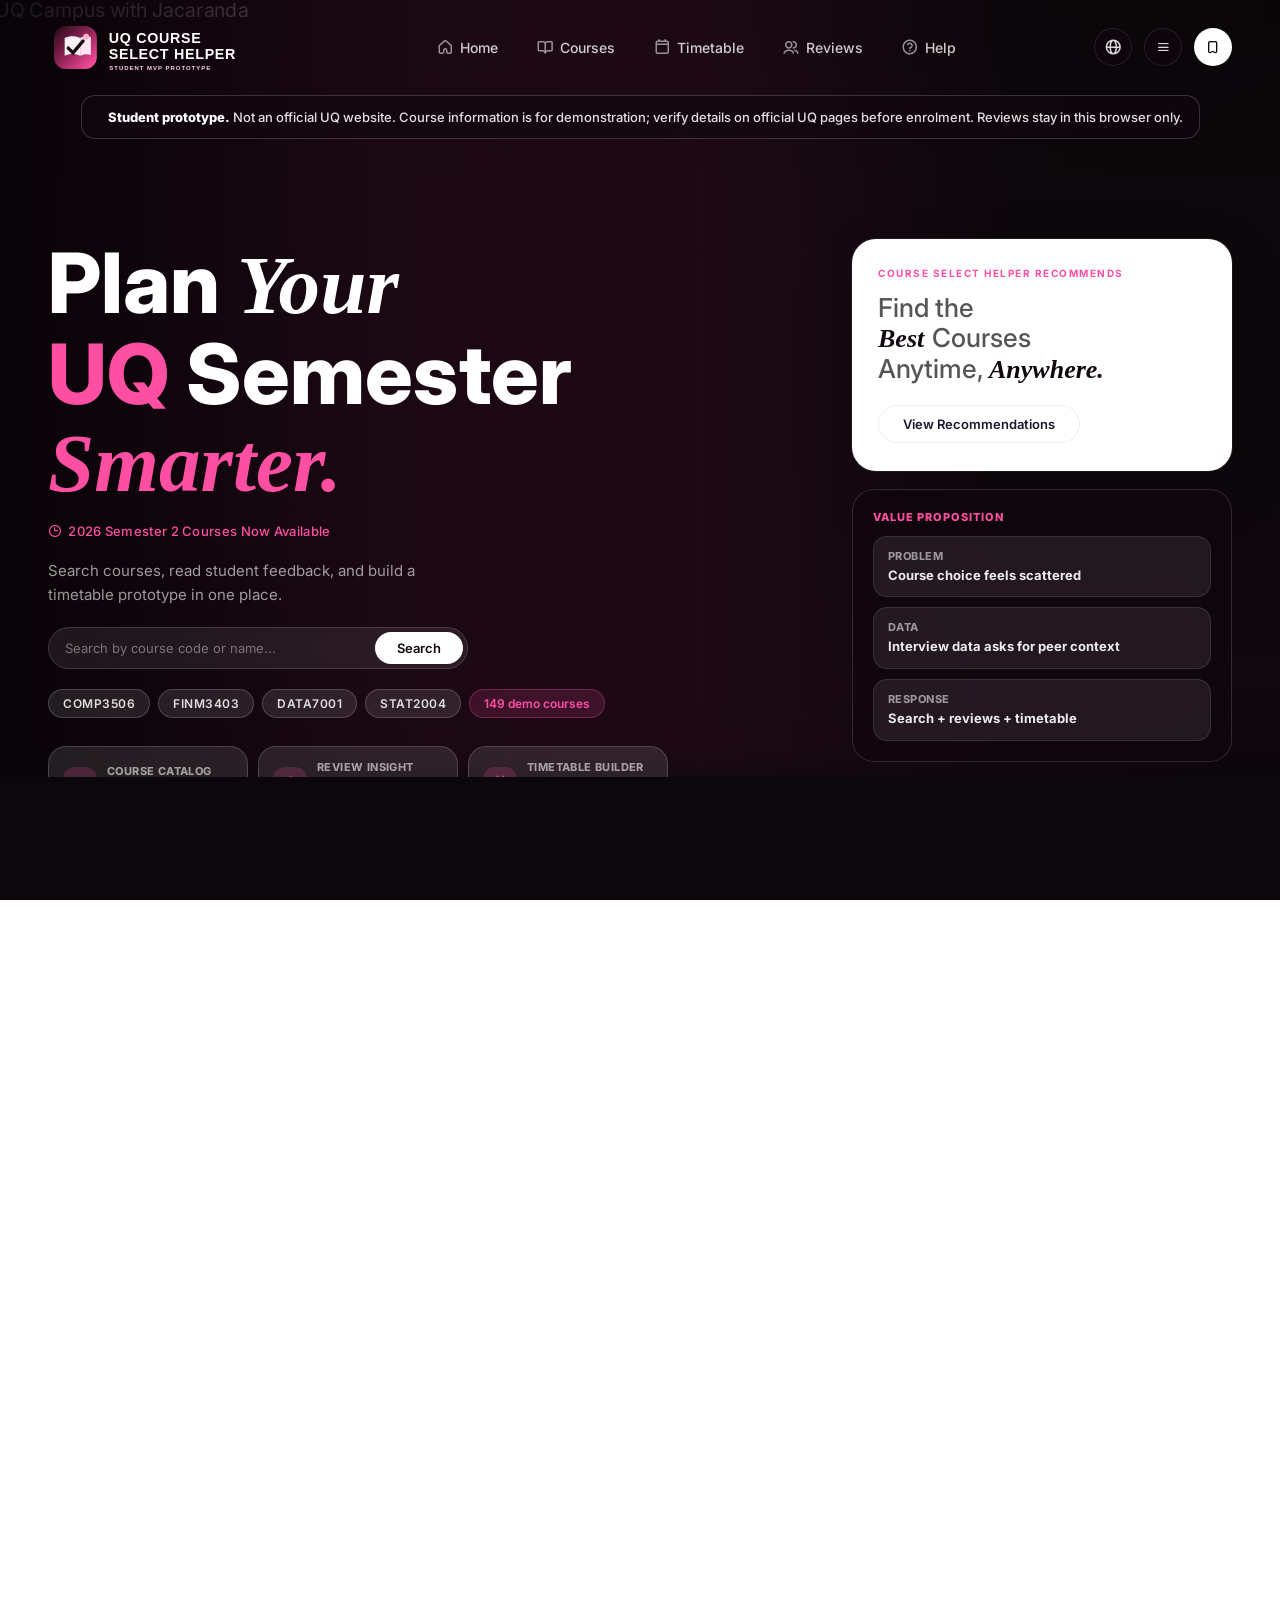
==== commit aeacaa54: "Add files via upload" ====
--- a/index.html
+++ b/index.html
@@ -1,469 +1,489 @@
-﻿<!DOCTYPE html>
-<html lang="en">
-
-<head>
-    <meta charset="UTF-8">
-    <meta name="viewport" content="width=device-width, initial-scale=1.0">
-    <meta http-equiv="Cache-Control" content="no-store, no-cache, must-revalidate">
-    <meta http-equiv="Pragma" content="no-cache">
-    <meta http-equiv="Expires" content="0">
-    <title>UQ Course Select Helper | Smart Course Planner</title>
-    <link rel="preconnect" href="https://fonts.googleapis.com">
-    <link
-        href="https://fonts.googleapis.com/css2?family=Inter:wght@300;400;500;600;700;800;900&family=Noto+Sans+SC:wght@300;400;500;700;900&family=Playfair+Display:ital,wght@1,400;1,700&display=swap"
-        rel="stylesheet">
-    <link rel="stylesheet" href="coolicons.css?v=20260527-5">
-    <link rel="stylesheet" href="css/shared.css?v=20260527-5">
-    <link rel="stylesheet" href="css/home.css?v=20260527-5">
-</head>
-
-<body>
-    <div class="page">
-        <!-- Background -->
-         <!-- Background image layer -->
-        <div class="bg">
-            <img src="background picture 02.png" alt="UQ Campus with Jacaranda">
-        </div>
-
-        <!-- Content -->
-         <!-- Navigation bar: logo, page links, language switcher, and action buttons -->
-        <div class="content">
-
-            <!-- Navbar -->
-            <nav class="navbar">
-                <div class="nav-brand">
-                    <a href="index.html" class="brand-lockup" aria-label="UQ Course Select Helper home">
-                        <img src="logos/course-select-helper-logo.svg" alt="UQ Course Select Helper">
-                    </a>
-                </div>
-
-                <ul class="nav-links">
-                    <li>
-                        <a href="index.html">
-                            <i class="ci-House_01"></i>
-                            <span data-i18n="nav_home">Home</span>
-                        </a>
-                    </li>
-                    <li>
-                        <a href="courses.html">
-                            <i class="ci-Book_Open"></i>
-                            <span data-i18n="nav_courses">Courses</span>
-                        </a>
-                    </li>
-                    <li>
-                        <a href="timetable.html">
-                            <i class="ci-Calendar"></i>
-                            <span data-i18n="nav_timetable">Timetable</span>
-                        </a>
-                    </li>
-                    <li>
-                        <a href="reviews.html">
-                            <i class="ci-Users"></i>
-                            <span data-i18n="nav_reviews">Reviews</span>
-                        </a>
-                    </li>
-                    <li>
-                        <a href="#help">
-                            <i class="ci-Circle_Help"></i>
-                            <span data-i18n="nav_help">Help</span>
-                        </a>
-                    </li>
-                </ul>
-
-                <div class="nav-right">
-                    <div class="lang-wrapper">
-                        <button class="lang-globe-btn" id="langGlobeBtn" onclick="toggleLangPopover()">
-                            <i class="ci-Globe"></i>
-                        </button>
-                        <div class="lang-popover" id="langPopover">
-                            <div class="lang-popover-title">Language</div>
-                            <div class="lang-popover-divider"></div>
-                            <button class="lang-option active" data-lang="en" onclick="switchLang('en')">
-                                <span class="lang-option-dot"></span>
-                                <span class="lang-option-label">English</span>
-                                <i class="ci-Check lang-option-check"></i>
-                            </button>
-                            <button class="lang-option" data-lang="zh" onclick="switchLang('zh')">
-                                <span class="lang-option-dot"></span>
-                                <span class="lang-option-label">Chinese</span>
-                                <i class="ci-Check lang-option-check"></i>
-                            </button>
-                        </div>
-                    </div>
-                    <button class="nav-menu-btn" aria-label="Menu">
-                        <i class="ci-Hamburger_MD"></i>
-                    </button>
-                    <a href="timetable.html" class="nav-cta" aria-label="View Timetable">
-                        <i class="ci-Bookmark"></i>
-                    </a>
-                </div>
-            </nav>
-
-            <div class="prototype-notice">
-                <i class="ci-Info_Circle" aria-hidden="true"></i>
-                <span><strong>Student prototype.</strong> Not an official UQ website. Course information is for demonstration; verify details on official UQ pages before enrolment. Reviews stay in this browser only.</span>
-            </div>
-
-            <!-- Hero Area -->
-            <div class="hero-area">
-
-                <!-- Left Side -->
-                <div class="hero-left">
-                    <h1 class="hero-title" data-i18n-html="hero_title">
-                        Plan <span class="highlight-italic">Your</span><br>
-                        <span class="highlight">UQ</span> Semester<br>
-                        <span class="highlight-smarter">Smarter.</span>
-                    </h1>
-
-                    <div class="hero-badge">
-                        <i class="ci-Clock"></i>
-                        <span data-i18n="badge">2026 Semester 2 Courses Now Available</span>
-                    </div>
-
-                    <p class="hero-subtitle" data-i18n="hero_subtitle">
-                        Search courses, read student feedback, and build a timetable prototype in one place.
-                    </p>
-
-                    <div class="search-bar">
-                        <input type="text" placeholder="Search by course code or name..." id="searchInput"
-                            data-i18n-ph="search_placeholder">
-                        <button data-i18n="search_btn">Search</button>
-                    </div>
-
-                    <div class="course-previews">
-                        <div class="course-thumb">COMP3506</div>
-                        <div class="course-thumb">FINM3403</div>
-                        <div class="course-thumb">DATA7001</div>
-                        <div class="course-thumb">STAT2004</div>
-                        <div class="course-count"><span data-i18n="courses_label">149 demo courses</span></div>
-                    </div>
-
-                    <div class="home-action-grid" aria-label="Prototype workflow shortcuts">
-                        <a href="courses.html" class="home-action-card">
-                            <i class="ci-Book_Open"></i>
-                            <span data-i18n="action_1_label">Course Catalog</span>
-                            <strong data-i18n="action_1_value">149 demo courses</strong>
-                        </a>
-                        <a href="reviews.html" class="home-action-card">
-                            <i class="ci-Chat_Circle"></i>
-                            <span data-i18n="action_2_label">Review Insight</span>
-                            <strong data-i18n="action_2_value">Workload + difficulty</strong>
-                        </a>
-                        <a href="timetable.html" class="home-action-card">
-                            <i class="ci-Calendar"></i>
-                            <span data-i18n="action_3_label">Timetable Builder</span>
-                            <strong data-i18n="action_3_value">Clash-aware planning</strong>
-                        </a>
-                    </div>
-                </div>
-
-                <!-- Right Side -->
-                <div class="hero-right">
-                    <div class="info-card">
-                        <div class="info-card-label" data-i18n="card_label">Course Select Helper Recommends</div>
-                        <h3 data-i18n-html="card_title">
-                            <span class="light">Find the</span><br>
-                            <span class="card-italic">Best</span> <span class="light">Courses</span><br>
-                            <span class="light">Anytime,</span> <span class="card-italic">Anywhere.</span>
-                        </h3>
-                        <a href="courses.html?recommended=1" class="info-card-btn" data-i18n="card_btn">View
-                            Recommendations</a>
-                    </div>
-
-                    <div class="value-card">
-                        <div class="value-card-header" data-i18n="value_header">Value Proposition</div>
-                        <div class="value-flow">
-                            <div class="value-step">
-                                <span data-i18n="value_problem_label">Problem</span>
-                                <strong data-i18n="value_problem">Course choice feels scattered</strong>
-                            </div>
-                            <div class="value-step">
-                                <span data-i18n="value_data_label">Data</span>
-                                <strong data-i18n="value_data">Interview data asks for peer context</strong>
-                            </div>
-                            <div class="value-step">
-                                <span data-i18n="value_response_label">Response</span>
-                                <strong data-i18n="value_response">Search + reviews + timetable</strong>
-                            </div>
-                        </div>
-                    </div>
-
-                    <div class="trust-badge">
-                        <div class="trust-metric">42</div>
-                        <div class="trust-text" data-i18n-html="trust"><strong>student interviews</strong><br>across two iterations
-                        </div>
-                    </div>
-                </div>
-            </div>
-
-            <!-- Bottom Bar -->
-            <div class="bottom-bar">
-                <div class="bottom-left bottom-proof">
-                    <span class="bottom-label">Student MVP prototype</span>
-                    <span class="bottom-proof-item">No official UQ affiliation</span>
-                    <span class="bottom-proof-item">No analytics added</span>
-                    <span class="bottom-proof-item">Verify course details on UQ pages</span>
-                </div>
-
-                <div class="bottom-right">
-                    <span class="bottom-scroll-hint" data-i18n="scroll_hint">Scroll down for more</span>
-                    <i class="ci-Chevron_Down"></i>
-                </div>
-            </div>        </div>
-    </div>
-
-    <div class="home-footer-bridge" aria-hidden="true"></div>
-
-    <!-- Full Footer -->
-    <footer id="help" class="footer student-footer">
-        <div class="footer-hero">
-            <div class="footer-brand-block">
-                <img src="logos/course-select-helper-logo.svg" alt="UQ Course Select Helper" class="footer-brand-logo">
-                <p>Independent COMP1100 student MVP. This prototype helps demonstrate course-planning ideas, interview-driven learning and design iteration.</p>
-            </div>
-            <div class="footer-proof-points">
-                <span>Student prototype</span>
-                <span>Not an official UQ service</span>
-                <span>Verify details with UQ</span>
-            </div>
-        </div>
-
-        <div class="footer-columns footer-prototype-columns">
-            <div class="footer-col">
-                <h4>Working with UQ</h4>
-                <ul>
-                    <li><a href="https://about.uq.edu.au/careers" target="_blank" rel="noopener noreferrer">Careers and job search</a></li>
-                    <li><a href="https://about.uq.edu.au/strategy-values/strategic-plan" target="_blank" rel="noopener noreferrer">Strategic Plan</a></li>
-                    <li><a href="https://about.uq.edu.au/staff-intranet" target="_blank" rel="noopener noreferrer">Staff Intranet</a></li>
-                    <li><a href="https://my.uq.edu.au/information-and-services/information-technology/student-staff-it-support" target="_blank" rel="noopener noreferrer">IT support</a></li>
-                </ul>
-            </div>
-            <div class="footer-col">
-                <h4>Current students</h4>
-                <ul>
-                    <li><a href="https://my.uq.edu.au/" target="_blank" rel="noopener noreferrer">my.UQ</a></li>
-                    <li><a href="https://programs-courses.uq.edu.au/" target="_blank" rel="noopener noreferrer">Programs and courses</a></li>
-                    <li><a href="https://about.uq.edu.au/academic-calendar" target="_blank" rel="noopener noreferrer">Academic calendar</a></li>
-                    <li><a href="https://my.uq.edu.au/student-support" target="_blank" rel="noopener noreferrer">Student support</a></li>
-                </ul>
-            </div>
-            <div class="footer-col">
-                <h4>Library</h4>
-                <ul>
-                    <li><a href="https://library.uq.edu.au/" target="_blank" rel="noopener noreferrer">Library</a></li>
-                    <li><a href="https://web.library.uq.edu.au/study-and-learning-support" target="_blank" rel="noopener noreferrer">Study and learning support</a></li>
-                    <li><a href="https://web.library.uq.edu.au/research-and-publish" target="_blank" rel="noopener noreferrer">Research and publish</a></li>
-                    <li><a href="https://web.library.uq.edu.au/visit" target="_blank" rel="noopener noreferrer">Visit</a></li>
-                </ul>
-            </div>
-            <div class="footer-col">
-                <h4>Contact UQ</h4>
-                <ul>
-                    <li><a href="https://contacts.uq.edu.au/contacts" target="_blank" rel="noopener noreferrer">Contact UQ</a></li>
-                    <li><a href="https://www.uq.edu.au/complaints-appeals" target="_blank" rel="noopener noreferrer">Make a complaint</a></li>
-                    <li><a href="https://about.uq.edu.au/faculties-schools-centres-and-institutes" target="_blank" rel="noopener noreferrer">Faculties, schools, institutes and centres</a></li>
-                    <li><a href="https://campuses.uq.edu.au/" target="_blank" rel="noopener noreferrer">Campuses, maps and transport</a></li>
-                </ul>
-            </div>
-            <div class="footer-col">
-                <h4>Prototype notes</h4>
-                <ul>
-                    <li>Reviews are stored locally in this browser.</li>
-                    <li>No analytics or server upload are added.</li>
-                    <li>Do not enter sensitive personal information.</li>
-                    <li>Course data is for demonstration and must be checked against official UQ pages.</li>
-                </ul>
-            </div>
-        </div>
-
-        <div class="footer-disclaimer">
-            <strong>Disclaimer:</strong> UQ Course Select Helper is an independent student prototype. It is not affiliated with, endorsed by, or operated by The University of Queensland. UQ names and course references are used only to describe the student problem space and demonstration dataset.
-        </div>
-    </footer>
-
-    <script>
-        // ===== i18n Dictionary =====
-        const i18n = {
-            en: {
-                nav_home: 'Home',
-                nav_courses: 'Courses',
-                nav_timetable: 'Timetable',
-                nav_reviews: 'Reviews',
-                nav_help: 'Help',
-                menu: 'Menu',
-                nav_cta: 'Get Started',
-                badge: '2026 Semester 2 Courses Now Available',
-                hero_title: 'Plan Your<br><span class="highlight">UQ</span> Semester<br><span class="highlight-smarter">Smarter</span>',
-                hero_subtitle: 'Search courses, read student feedback, and build a timetable prototype in one place.',
-                search_placeholder: 'Search by course code or name...',
-                search_btn: 'Search',
-                courses_label: '149 demo courses',
-                card_label: 'Course Select Helper Recommends',
-                card_title: '<span class="light">Find the</span><br><span class="accent-word">Best</span> Courses<br>Anytime, <span class="accent-word">Anywhere</span>',
-                card_btn: 'View Recommendations',
-                trust: '<strong>student interviews</strong><br>across two iterations',
-                action_1_label: 'Course Catalog',
-                action_1_value: '149 demo courses',
-                action_2_label: 'Review Insight',
-                action_2_value: 'Workload + difficulty',
-                action_3_label: 'Timetable Builder',
-                action_3_value: 'Clash-aware planning',
-                value_header: 'Value Proposition',
-                value_problem_label: 'Problem',
-                value_problem: 'Course choice feels scattered',
-                value_data_label: 'Data',
-                value_data: 'Interview data asks for peer context',
-                value_response_label: 'Response',
-                value_response: 'Search + reviews + timetable',
-                floating: 'A Smarter Way to<br>Plan Your Degree',
-                scroll_hint: 'Scroll down for more',
-                hints: [
-                    'Search by course code or name...',
-                    'Try COMP3506 Data Structures',
-                    'Try FINM3403 Corporate Finance',
-                    'Try DATA7001 Intro to Data Science',
-                    'Try MATH1051 Calculus'
-                ]
-            },
-            zh: {
-                nav_home: 'Home',
-                nav_courses: 'Courses',
-                nav_timetable: 'Timetable',
-                nav_reviews: 'Reviews',
-                nav_help: 'Help',
-                menu: 'Menu',
-                nav_cta: 'Get Started',
-                badge: '2026 Semester 2 Courses Now Available',
-                hero_title: 'Plan Your<br><span class="highlight">UQ</span> Semester<br><span class="highlight-smarter">Smarter</span>',
-                hero_subtitle: 'Search courses, read student feedback, and build a timetable prototype in one place.',
-                search_placeholder: 'Search by course code or name...',
-                search_btn: 'Search',
-                courses_label: '149 demo courses',
-                card_label: 'Course Select Helper Recommends',
-                card_title: '<span class="light">Find the</span><br><span class="accent-word">Best</span> Courses<br>Anytime, <span class="accent-word">Anywhere</span>',
-                card_btn: 'View Recommendations',
-                trust: '<strong>student interviews</strong><br>across two iterations',
-                action_1_label: 'Course Catalog',
-                action_1_value: '149 demo courses',
-                action_2_label: 'Review Insight',
-                action_2_value: 'Workload + difficulty',
-                action_3_label: 'Timetable Builder',
-                action_3_value: 'Clash-aware planning',
-                value_header: 'Value Proposition',
-                value_problem_label: 'Problem',
-                value_problem: 'Course choice feels scattered',
-                value_data_label: 'Data',
-                value_data: 'Interview data asks for peer context',
-                value_response_label: 'Response',
-                value_response: 'Search + reviews + timetable',
-                floating: 'A Smarter Way to<br>Plan Your Degree',
-                scroll_hint: 'Scroll down for more',
-                hints: [
-                    'Search by course code or name...',
-                    'Try COMP3506 Data Structures',
-                    'Try FINM3403 Corporate Finance',
-                    'Try DATA7001 Intro to Data Science',
-                    'Try MATH1051 Calculus'
-                ]
-            }
-        };
-
-        let currentLang = 'en';
-
-        // ===== Popover Toggle =====
-        const langPopover = document.getElementById('langPopover');
-        const langGlobeBtn = document.getElementById('langGlobeBtn');
-
-        function toggleLangPopover() {
-            const isOpen = langPopover.classList.toggle('show');
-            langGlobeBtn.classList.toggle('active', isOpen);
-        }
-
-        // Close popover when clicking outside
-        document.addEventListener('click', (e) => {
-            if (!e.target.closest('.lang-wrapper')) {
-                langPopover.classList.remove('show');
-                langGlobeBtn.classList.remove('active');
-            }
-        });
-
-        function switchLang(lang) {
-            currentLang = lang;
-            const dict = i18n[lang];
-
-            // Update popover options
-            document.querySelectorAll('.lang-option').forEach(btn => {
-                btn.classList.toggle('active', btn.dataset.lang === lang);
-            });
-
-            // Update popover title
-            document.querySelector('.lang-popover-title').textContent = 'Language';
-
-            // Close popover after selection
-            setTimeout(() => {
-                langPopover.classList.remove('show');
-                langGlobeBtn.classList.remove('active');
-            }, 200);
-
-            // Update text content (data-i18n)
-            document.querySelectorAll('[data-i18n]').forEach(el => {
-                const key = el.dataset.i18n;
-                if (dict[key] !== undefined) el.textContent = dict[key];
-            });
-
-            // Update innerHTML (data-i18n-html) for elements with inner tags
-            document.querySelectorAll('[data-i18n-html]').forEach(el => {
-                const key = el.dataset.i18nHtml;
-                if (dict[key] !== undefined) el.innerHTML = dict[key];
-            });
-
-            // Update placeholders (data-i18n-ph)
-            document.querySelectorAll('[data-i18n-ph]').forEach(el => {
-                const key = el.dataset.i18nPh;
-                if (dict[key] !== undefined) el.placeholder = dict[key];
-            });
-
-            // Reset placeholder rotation
-            hintIndex = 0;
-        }
-
-        // ===== Search Bar Functionality =====
-        function performSearch() {
-            const val = document.getElementById('searchInput').value.trim();
-            if (val) {
-                window.location.href = 'courses.html?q=' + encodeURIComponent(val);
-            }
-        }
-
-        document.querySelector('.search-bar button').addEventListener('click', performSearch);
-        document.getElementById('searchInput').addEventListener('keydown', function (e) {
-            if (e.key === 'Enter') performSearch();
-        });
-
-        // Make course thumbs clickable
+﻿<!DOCTYPE html>
+<html lang="en">
+
+<head>
+    <meta charset="UTF-8">
+    <meta name="viewport" content="width=device-width, initial-scale=1.0">
+    <meta http-equiv="Cache-Control" content="no-store, no-cache, must-revalidate">
+    <meta http-equiv="Pragma" content="no-cache">
+    <meta http-equiv="Expires" content="0">
+    <title>UQ Course Select Helper | Smart Course Planner</title>
+    <link rel="preconnect" href="https://fonts.googleapis.com">
+    <link
+        href="https://fonts.googleapis.com/css2?family=Inter:wght@300;400;500;600;700;800;900&family=Noto+Sans+SC:wght@300;400;500;700;900&family=Playfair+Display:ital,wght@1,400;1,700&display=swap"
+        rel="stylesheet">
+    <link rel="stylesheet" href="coolicons.css?v=20260527-5">
+    <link rel="stylesheet" href="css/shared.css?v=20260527-5">
+    <link rel="stylesheet" href="css/home.css?v=20260527-5">
+</head>
+
+<body>
+    <div class="page">
+        <!-- Background -->
+         <!-- Background image layer -->
+        <div class="bg">
+            <img src="background picture 02.png" alt="UQ Campus with Jacaranda">
+        </div>
+
+        <!-- Content -->
+         <!-- Navigation bar: logo, page links, language switcher, and action buttons -->
+        <div class="content">
+
+            <!-- Navbar -->
+            <nav class="navbar">
+                <div class="nav-brand">
+                    <a href="index.html" class="brand-lockup" aria-label="UQ Course Select Helper home">
+                        <img src="logos/course-select-helper-logo.svg" alt="UQ Course Select Helper">
+                    </a>
+                </div>
+
+                <ul class="nav-links">
+                    <li>
+                        <a href="index.html">
+                            <i class="ci-House_01"></i>
+                            <span data-i18n="nav_home">Home</span>
+                        </a>
+                    </li>
+                    <li>
+                        <a href="courses.html">
+                            <i class="ci-Book_Open"></i>
+                            <span data-i18n="nav_courses">Courses</span>
+                        </a>
+                    </li>
+                    <li>
+                        <a href="timetable.html">
+                            <i class="ci-Calendar"></i>
+                            <span data-i18n="nav_timetable">Timetable</span>
+                        </a>
+                    </li>
+                    <li>
+                        <a href="reviews.html">
+                            <i class="ci-Users"></i>
+                            <span data-i18n="nav_reviews">Reviews</span>
+                        </a>
+                    </li>
+                    <li>
+                        <a href="#help">
+                            <i class="ci-Circle_Help"></i>
+                            <span data-i18n="nav_help">Help</span>
+                        </a>
+                    </li>
+                </ul>
+
+                <div class="nav-right">
+                    <div class="lang-wrapper">
+                        <button class="lang-globe-btn" id="langGlobeBtn" onclick="toggleLangPopover()">
+                            <i class="ci-Globe"></i>
+                        </button>
+                        <div class="lang-popover" id="langPopover">
+                            <div class="lang-popover-title">Language</div>
+                            <div class="lang-popover-divider"></div>
+                            <button class="lang-option active" data-lang="en" onclick="switchLang('en')">
+                                <span class="lang-option-dot"></span>
+                                <span class="lang-option-label">English</span>
+                                <i class="ci-Check lang-option-check"></i>
+                            </button>
+                            <button class="lang-option" data-lang="zh" onclick="switchLang('zh')">
+                                <span class="lang-option-dot"></span>
+                                <span class="lang-option-label">Chinese</span>
+                                <i class="ci-Check lang-option-check"></i>
+                            </button>
+                        </div>
+                    </div>
+                    <button class="nav-menu-btn" aria-label="Menu">
+                        <i class="ci-Hamburger_MD"></i>
+                    </button>
+                    <a href="timetable.html" class="nav-cta" aria-label="View Timetable">
+                        <i class="ci-Bookmark"></i>
+                    </a>
+                </div>
+            </nav>
+
+            <div class="prototype-notice">
+                <i class="ci-Info_Circle" aria-hidden="true"></i>
+                <span><strong>Student prototype.</strong> Not an official UQ website. Course information is for demonstration; verify details on official UQ pages before enrolment. Reviews stay in this browser only.</span>
+            </div>
+
+            <!-- Hero Area -->
+            <div class="hero-area">
+
+                <!-- Left Side -->
+                <div class="hero-left">
+                    <h1 class="hero-title" data-i18n-html="hero_title">
+                        Plan <span class="highlight-italic">Your</span><br>
+                        <span class="highlight">UQ</span> Semester<br>
+                        <span class="highlight-smarter">Smarter.</span>
+                    </h1>
+
+                    <div class="hero-badge">
+                        <i class="ci-Clock"></i>
+                        <span data-i18n="badge">2026 Semester 2 Courses Now Available</span>
+                    </div>
+
+                    <p class="hero-subtitle" data-i18n="hero_subtitle">
+                        Search courses, read student feedback, and build a timetable prototype in one place.
+                    </p>
+
+                    <div class="search-bar">
+                        <input type="text" placeholder="Search by course code or name..." id="searchInput"
+                            data-i18n-ph="search_placeholder">
+                        <button data-i18n="search_btn">Search</button>
+                    </div>
+
+                    <div class="course-previews">
+                        <div class="course-thumb">COMP3506</div>
+                        <div class="course-thumb">FINM3403</div>
+                        <div class="course-thumb">DATA7001</div>
+                        <div class="course-thumb">STAT2004</div>
+                        <div class="course-count"><span data-i18n="courses_label">149 demo courses</span></div>
+                    </div>
+
+                    <div class="home-action-grid" aria-label="Prototype workflow shortcuts">
+                        <a href="courses.html" class="home-action-card">
+                            <i class="ci-Book_Open"></i>
+                            <span data-i18n="action_1_label">Course Catalog</span>
+                            <strong data-i18n="action_1_value">149 demo courses</strong>
+                        </a>
+                        <a href="reviews.html" class="home-action-card">
+                            <i class="ci-Chat_Circle"></i>
+                            <span data-i18n="action_2_label">Review Insight</span>
+                            <strong data-i18n="action_2_value">Workload + difficulty</strong>
+                        </a>
+                        <a href="timetable.html" class="home-action-card">
+                            <i class="ci-Calendar"></i>
+                            <span data-i18n="action_3_label">Timetable Builder</span>
+                            <strong data-i18n="action_3_value">Clash-aware planning</strong>
+                        </a>
+                    </div>
+                </div>
+
+                <!-- Right Side -->
+                <div class="hero-right">
+                    <div class="info-card">
+                        <div class="info-card-label" data-i18n="card_label">Course Select Helper Recommends</div>
+                        <h3 data-i18n-html="card_title">
+                            <span class="light">Find the</span><br>
+                            <span class="card-italic">Best</span> <span class="light">Courses</span><br>
+                            <span class="light">Anytime,</span> <span class="card-italic">Anywhere.</span>
+                        </h3>
+                        <a href="courses.html?recommended=1" class="info-card-btn" data-i18n="card_btn">View
+                            Recommendations</a>
+                    </div>
+
+                    <div class="value-card">
+                        <div class="value-card-header" data-i18n="value_header">Value Proposition</div>
+                        <div class="value-flow">
+                            <div class="value-step">
+                                <span data-i18n="value_problem_label">Problem</span>
+                                <strong data-i18n="value_problem">Course choice feels scattered</strong>
+                            </div>
+                            <div class="value-step">
+                                <span data-i18n="value_data_label">Data</span>
+                                <strong data-i18n="value_data">Interview data asks for peer context</strong>
+                            </div>
+                            <div class="value-step">
+                                <span data-i18n="value_response_label">Response</span>
+                                <strong data-i18n="value_response">Search + reviews + timetable</strong>
+                            </div>
+                        </div>
+                    </div>
+
+                    <div class="trust-badge">
+                        <div class="trust-metric">42</div>
+                        <div class="trust-text" data-i18n-html="trust"><strong>student interviews</strong><br>across two iterations
+                        </div>
+                    </div>
+                </div>
+            </div>
+
+            <!-- Bottom Bar -->
+            <div class="bottom-bar">
+                <div class="bottom-left bottom-proof">
+                    <span class="bottom-label">Student MVP prototype</span>
+                    <span class="bottom-proof-item">No official UQ affiliation</span>
+                    <span class="bottom-proof-item">No analytics added</span>
+                    <span class="bottom-proof-item">Verify course details on UQ pages</span>
+                </div>
+
+                <div class="bottom-right">
+                    <span class="bottom-scroll-hint" data-i18n="scroll_hint">Scroll down for more</span>
+                    <i class="ci-Chevron_Down"></i>
+                </div>
+            </div>        </div>
+    </div>
+
+    <div class="home-footer-bridge" aria-hidden="true"></div>
+
+    <!-- Full Footer -->
+    <footer id="help" class="footer student-footer">
+        <div class="footer-hero">
+            <div class="footer-brand-block">
+                <img src="logos/course-select-helper-logo.svg" alt="UQ Course Select Helper" class="footer-brand-logo">
+                <p>Independent COMP1100 student MVP. This prototype helps demonstrate course-planning ideas, interview-driven learning and design iteration.</p>
+            </div>
+            <div class="footer-proof-points">
+                <span>Student prototype</span>
+                <span>Not an official UQ service</span>
+                <span>Verify details with UQ</span>
+            </div>
+        </div>
+
+        <div class="footer-columns footer-prototype-columns">
+            <div class="footer-col">
+                <h4>Working with UQ</h4>
+                <ul>
+                    <li><a href="https://about.uq.edu.au/careers" target="_blank" rel="noopener noreferrer">Careers and job search</a></li>
+                    <li><a href="https://about.uq.edu.au/strategy-values/strategic-plan" target="_blank" rel="noopener noreferrer">Strategic Plan</a></li>
+                    <li><a href="https://about.uq.edu.au/staff-intranet" target="_blank" rel="noopener noreferrer">Staff Intranet</a></li>
+                    <li><a href="https://my.uq.edu.au/information-and-services/information-technology/student-staff-it-support" target="_blank" rel="noopener noreferrer">IT support</a></li>
+                </ul>
+            </div>
+            <div class="footer-col">
+                <h4>Current students</h4>
+                <ul>
+                    <li><a href="https://my.uq.edu.au/" target="_blank" rel="noopener noreferrer">my.UQ</a></li>
+                    <li><a href="https://programs-courses.uq.edu.au/" target="_blank" rel="noopener noreferrer">Programs and courses</a></li>
+                    <li><a href="https://about.uq.edu.au/academic-calendar" target="_blank" rel="noopener noreferrer">Academic calendar</a></li>
+                    <li><a href="https://my.uq.edu.au/student-support" target="_blank" rel="noopener noreferrer">Student support</a></li>
+                </ul>
+            </div>
+            <div class="footer-col">
+                <h4>Library</h4>
+                <ul>
+                    <li><a href="https://library.uq.edu.au/" target="_blank" rel="noopener noreferrer">Library</a></li>
+                    <li><a href="https://web.library.uq.edu.au/study-and-learning-support" target="_blank" rel="noopener noreferrer">Study and learning support</a></li>
+                    <li><a href="https://web.library.uq.edu.au/research-and-publish" target="_blank" rel="noopener noreferrer">Research and publish</a></li>
+                    <li><a href="https://web.library.uq.edu.au/visit" target="_blank" rel="noopener noreferrer">Visit</a></li>
+                </ul>
+            </div>
+            <div class="footer-col">
+                <h4>Contact UQ</h4>
+                <ul>
+                    <li><a href="https://contacts.uq.edu.au/contacts" target="_blank" rel="noopener noreferrer">Contact UQ</a></li>
+                    <li><a href="https://www.uq.edu.au/complaints-appeals" target="_blank" rel="noopener noreferrer">Make a complaint</a></li>
+                    <li><a href="https://about.uq.edu.au/faculties-schools-centres-and-institutes" target="_blank" rel="noopener noreferrer">Faculties, schools, institutes and centres</a></li>
+                    <li><a href="https://campuses.uq.edu.au/" target="_blank" rel="noopener noreferrer">Campuses, maps and transport</a></li>
+                </ul>
+            </div>
+            <div class="footer-col">
+                <h4>Prototype notes</h4>
+                <ul>
+                    <li>Reviews are stored locally in this browser.</li>
+                    <li>No analytics or server upload are added.</li>
+                    <li>Do not enter sensitive personal information.</li>
+                    <li>Course data is for demonstration and must be checked against official UQ pages.</li>
+                </ul>
+            </div>
+        </div>
+
+        <div class="footer-disclaimer">
+            <strong>Disclaimer:</strong> UQ Course Select Helper is an independent student prototype. It is not affiliated with, endorsed by, or operated by The University of Queensland. UQ names and course references are used only to describe the student problem space and demonstration dataset.
+        </div>
+    </footer>
+
+    <script>
+        // ===== i18n Dictionary =====
+        const i18n = {
+            en: {
+                nav_home: 'Home',
+                nav_courses: 'Courses',
+                nav_timetable: 'Timetable',
+                nav_reviews: 'Reviews',
+                nav_help: 'Help',
+                menu: 'Menu',
+                nav_cta: 'Get Started',
+                badge: '2026 Semester 2 Courses Now Available',
+                hero_title: 'Plan Your<br><span class="highlight">UQ</span> Semester<br><span class="highlight-smarter">Smarter</span>',
+                hero_subtitle: 'Search courses, read student feedback, and build a timetable prototype in one place.',
+                search_placeholder: 'Search by course code or name...',
+                search_btn: 'Search',
+                courses_label: '149 demo courses',
+                card_label: 'Course Select Helper Recommends',
+                card_title: '<span class="light">Find the</span><br><span class="accent-word">Best</span> Courses<br>Anytime, <span class="accent-word">Anywhere</span>',
+                card_btn: 'View Recommendations',
+                trust: '<strong>student interviews</strong><br>across two iterations',
+                action_1_label: 'Course Catalog',
+                action_1_value: '149 demo courses',
+                action_2_label: 'Review Insight',
+                action_2_value: 'Workload + difficulty',
+                action_3_label: 'Timetable Builder',
+                action_3_value: 'Clash-aware planning',
+                value_header: 'Value Proposition',
+                value_problem_label: 'Problem',
+                value_problem: 'Course choice feels scattered',
+                value_data_label: 'Data',
+                value_data: 'Interview data asks for peer context',
+                value_response_label: 'Response',
+                value_response: 'Search + reviews + timetable',
+                floating: 'A Smarter Way to<br>Plan Your Degree',
+                scroll_hint: 'Scroll down for more',
+                hints: [
+                    'Search by course code or name...',
+                    'Try COMP3506 Data Structures',
+                    'Try FINM3403 Corporate Finance',
+                    'Try DATA7001 Intro to Data Science',
+                    'Try MATH1051 Calculus'
+                ]
+            },
+            zh: {
+                nav_home: 'Home',
+                nav_courses: 'Courses',
+                nav_timetable: 'Timetable',
+                nav_reviews: 'Reviews',
+                nav_help: 'Help',
+                menu: 'Menu',
+                nav_cta: 'Get Started',
+                badge: '2026 Semester 2 Courses Now Available',
+                hero_title: 'Plan Your<br><span class="highlight">UQ</span> Semester<br><span class="highlight-smarter">Smarter</span>',
+                hero_subtitle: 'Search courses, read student feedback, and build a timetable prototype in one place.',
+                search_placeholder: 'Search by course code or name...',
+                search_btn: 'Search',
+                courses_label: '149 demo courses',
+                card_label: 'Course Select Helper Recommends',
+                card_title: '<span class="light">Find the</span><br><span class="accent-word">Best</span> Courses<br>Anytime, <span class="accent-word">Anywhere</span>',
+                card_btn: 'View Recommendations',
+                trust: '<strong>student interviews</strong><br>across two iterations',
+                action_1_label: 'Course Catalog',
+                action_1_value: '149 demo courses',
+                action_2_label: 'Review Insight',
+                action_2_value: 'Workload + difficulty',
+                action_3_label: 'Timetable Builder',
+                action_3_value: 'Clash-aware planning',
+                value_header: 'Value Proposition',
+                value_problem_label: 'Problem',
+                value_problem: 'Course choice feels scattered',
+                value_data_label: 'Data',
+                value_data: 'Interview data asks for peer context',
+                value_response_label: 'Response',
+                value_response: 'Search + reviews + timetable',
+                floating: 'A Smarter Way to<br>Plan Your Degree',
+                scroll_hint: 'Scroll down for more',
+                hints: [
+                    'Search by course code or name...',
+                    'Try COMP3506 Data Structures',
+                    'Try FINM3403 Corporate Finance',
+                    'Try DATA7001 Intro to Data Science',
+                    'Try MATH1051 Calculus'
+                ]
+            }
+        };
+
+        let currentLang = 'en';
+
+        // ===== Popover Toggle =====
+        const langPopover = document.getElementById('langPopover');
+        const langGlobeBtn = document.getElementById('langGlobeBtn');
+
+        function toggleLangPopover() {
+            const isOpen = langPopover.classList.toggle('show');
+            langGlobeBtn.classList.toggle('active', isOpen);
+        }
+
+        // Close popover when clicking outside
+        document.addEventListener('click', (e) => {
+            if (!e.target.closest('.lang-wrapper')) {
+                langPopover.classList.remove('show');
+                langGlobeBtn.classList.remove('active');
+            }
+        });
+
+        function switchLang(lang) {
+            currentLang = lang;
+            const dict = i18n[lang];
+
+            // Update popover options
+            document.querySelectorAll('.lang-option').forEach(btn => {
+                btn.classList.toggle('active', btn.dataset.lang === lang);
+            });
+
+            // Update popover title
+            document.querySelector('.lang-popover-title').textContent = 'Language';
+
+            // Close popover after selection
+            setTimeout(() => {
+                langPopover.classList.remove('show');
+                langGlobeBtn.classList.remove('active');
+            }, 200);
+
+            // Update text content (data-i18n)
+            document.querySelectorAll('[data-i18n]').forEach(el => {
+                const key = el.dataset.i18n;
+                if (dict[key] !== undefined) el.textContent = dict[key];
+            });
+
+            // Update innerHTML (data-i18n-html) for elements with inner tags
+            document.querySelectorAll('[data-i18n-html]').forEach(el => {
+                const key = el.dataset.i18nHtml;
+                if (dict[key] !== undefined) el.innerHTML = dict[key];
+            });
+
+            // Update placeholders (data-i18n-ph)
+            document.querySelectorAll('[data-i18n-ph]').forEach(el => {
+                const key = el.dataset.i18nPh;
+                if (dict[key] !== undefined) el.placeholder = dict[key];
+            });
+
+            // Reset placeholder rotation
+            hintIndex = 0;
+        }
+
+        // ===== Search Bar Functionality =====
+        function performSearch() {
+            const val = document.getElementById('searchInput').value.trim();
+            if (val) {
+                window.location.href = 'courses.html?q=' + encodeURIComponent(val);
+            }
+        }
+
+        document.querySelector('.search-bar button').addEventListener('click', performSearch);
+        document.getElementById('searchInput').addEventListener('keydown', function (e) {
+            if (e.key === 'Enter') performSearch();
+        });
+
+        // Make course thumbs clickable
         document.querySelectorAll('.course-thumb').forEach(function (thumb) {
             thumb.addEventListener('click', function () {
                 window.location.href = 'courses.html?q=' + encodeURIComponent(thumb.textContent.trim());
             });
         });
 
+        // Mobile navigation toggle for the home page.
+        const menuBtn = document.querySelector('.nav-menu-btn');
+        const navLinks = document.querySelector('.nav-links');
+        if (menuBtn && navLinks) {
+            menuBtn.setAttribute('aria-expanded', 'false');
+            menuBtn.addEventListener('click', () => {
+                const isOpen = navLinks.classList.toggle('nav-open');
+                menuBtn.classList.toggle('active', isOpen);
+                menuBtn.setAttribute('aria-expanded', String(isOpen));
+            });
+
+            navLinks.querySelectorAll('a').forEach((link) => {
+                link.addEventListener('click', () => {
+                    navLinks.classList.remove('nav-open');
+                    menuBtn.classList.remove('active');
+                    menuBtn.setAttribute('aria-expanded', 'false');
+                });
+            });
+        }
+
         // ===== Placeholder Rotation =====
         const input = document.getElementById('searchInput');
-        let hintIndex = 0;
-        setInterval(() => {
-            if (document.activeElement !== input) {
-                const hints = i18n[currentLang].hints;
-                hintIndex = (hintIndex + 1) % hints.length;
-                input.placeholder = hints[hintIndex];
-            }
-        }, 3000);
-    </script>
-</body>
-
-</html>
-
-
-
-
-
-
+        let hintIndex = 0;
+        setInterval(() => {
+            if (document.activeElement !== input) {
+                const hints = i18n[currentLang].hints;
+                hintIndex = (hintIndex + 1) % hints.length;
+                input.placeholder = hints[hintIndex];
+            }
+        }, 3000);
+    </script>
+</body>
+
+</html>
+
+
+
+
+
+
--- a/css/shared.css
+++ b/css/shared.css
@@ -1,13 +1,13 @@
-﻿/* ===== Reset ===== */
-*,
-*::before,
-*::after {
-    margin: 0;
-    padding: 0;
-    box-sizing: border-box;
-}
-
-/* ===== CSS Variables ===== */
+﻿/* ===== Reset ===== */
+*,
+*::before,
+*::after {
+    margin: 0;
+    padding: 0;
+    box-sizing: border-box;
+}
+
+/* ===== CSS Variables ===== */
 :root {
     --brand-ink: #12070f;
     --brand-forest: #8f2354;
@@ -19,29 +19,31 @@
     --glass-border: rgba(255, 255, 255, 0.18);
     --glass-blur: 20px;
 }
-
-/* ===== Base ===== */
-html,
-body {
-    height: 100%;
-    font-family: 'Inter', 'Noto Sans SC', -apple-system, BlinkMacSystemFont, sans-serif;
-    overflow-x: hidden;
-    color: #fff;
-    scrollbar-width: none;
-    scroll-behavior: smooth;
-}
-
-::-webkit-scrollbar {
-    display: none;
-}
-
-/* ===== Navbar ===== */
+
+/* ===== Base ===== */
+html,
+body {
+    height: 100%;
+    font-family: 'Inter', 'Noto Sans SC', -apple-system, BlinkMacSystemFont, sans-serif;
+    overflow-x: hidden;
+    color: #fff;
+    scrollbar-width: none;
+    scroll-behavior: smooth;
+}
+
+::-webkit-scrollbar {
+    display: none;
+}
+
+/* ===== Navbar ===== */
 .navbar {
     display: grid;
     grid-template-columns: auto 1fr auto;
     align-items: center;
     padding: 20px 0;
     flex-shrink: 0;
+    position: relative;
+    z-index: 20;
 }
 
 .nav-brand {
@@ -49,6 +51,7 @@
     align-items: center;
     gap: 16px;
     color: #fff;
+    min-width: 0;
 }
 
 .brand-lockup {
@@ -91,217 +94,224 @@
     color: var(--accent);
     margin-top: 2px;
 }
-
-.nav-links {
+
+.nav-links {
+    display: flex;
+    align-items: center;
+    gap: 6px;
+    list-style: none;
+    justify-self: center;
+}
+
+.nav-links a {
+    text-decoration: none;
+    color: rgba(255, 255, 255, 0.8);
+    font-size: 14px;
+    font-weight: 500;
+    padding: 8px 16px;
+    border-radius: 10px;
+    transition: all 0.25s;
     display: flex;
     align-items: center;
     gap: 6px;
-    list-style: none;
-    justify-self: center;
-}
-
-.nav-links a {
-    text-decoration: none;
-    color: rgba(255, 255, 255, 0.8);
-    font-size: 14px;
-    font-weight: 500;
-    padding: 8px 16px;
-    border-radius: 10px;
-    transition: all 0.25s;
-    display: flex;
-    align-items: center;
-    gap: 6px;
-}
-
-.nav-links a:hover {
-    color: #fff;
-    background: rgba(255, 255, 255, 0.1);
-}
-
-.nav-links a i[class^="ci-"] {
-    font-size: 18px;
-    opacity: 0.7;
-}
-
-.nav-right {
-    display: flex;
-    align-items: center;
-    gap: 12px;
-}
-
+    min-height: 38px;
+}
+
+.nav-links a:hover {
+    color: #fff;
+    background: rgba(255, 255, 255, 0.1);
+}
+
+.nav-links a i[class^="ci-"] {
+    font-size: 18px;
+    opacity: 0.7;
+}
+
+.nav-right {
+    display: flex;
+    align-items: center;
+    gap: 12px;
+}
+
 .nav-menu-btn {
-    display: flex;
-    align-items: center;
-    justify-content: center;
-    width: 38px;
-    height: 38px;
-    padding: 0;
-    border-radius: 50%;
+    display: flex;
+    align-items: center;
+    justify-content: center;
+    width: 38px;
+    height: 38px;
+    padding: 0;
+    border-radius: 50%;
     background: rgba(18, 7, 15, 0.68);
-    border: 1px solid rgba(255, 255, 255, 0.1);
-    color: rgba(255, 255, 255, 0.85);
-    font-size: 18px;
-    font-family: inherit;
-    cursor: pointer;
-    transition: all 0.25s;
-    backdrop-filter: blur(24px);
-    -webkit-backdrop-filter: blur(24px);
-}
-
+    border: 1px solid rgba(255, 255, 255, 0.1);
+    color: rgba(255, 255, 255, 0.85);
+    font-size: 18px;
+    font-family: inherit;
+    cursor: pointer;
+    transition: all 0.25s;
+    backdrop-filter: blur(24px);
+    -webkit-backdrop-filter: blur(24px);
+}
+
 .nav-menu-btn:hover {
     background: rgba(255, 255, 255, 0.18);
 }
 
-/* Language Globe Button */
-.lang-wrapper {
-    position: relative;
-}
-
+.nav-menu-btn.active {
+    background: rgba(255, 255, 255, 0.22);
+    border-color: rgba(255, 255, 255, 0.28);
+    color: #fff;
+}
+
+/* Language Globe Button */
+.lang-wrapper {
+    position: relative;
+}
+
 .lang-globe-btn {
-    width: 38px;
-    height: 38px;
-    border-radius: 50%;
+    width: 38px;
+    height: 38px;
+    border-radius: 50%;
     background: rgba(18, 7, 15, 0.68);
-    border: 1px solid rgba(255, 255, 255, 0.1);
-    color: rgba(255, 255, 255, 0.85);
-    font-size: 18px;
-    display: flex;
-    align-items: center;
-    justify-content: center;
-    cursor: pointer;
-    transition: all 0.25s;
-    backdrop-filter: blur(24px);
-    -webkit-backdrop-filter: blur(24px);
-}
-
-.lang-globe-btn:hover,
-.lang-globe-btn.active {
-    background: rgba(255, 255, 255, 0.2);
-    border-color: rgba(255, 255, 255, 0.3);
-}
-
-/* Language Popover */
+    border: 1px solid rgba(255, 255, 255, 0.1);
+    color: rgba(255, 255, 255, 0.85);
+    font-size: 18px;
+    display: flex;
+    align-items: center;
+    justify-content: center;
+    cursor: pointer;
+    transition: all 0.25s;
+    backdrop-filter: blur(24px);
+    -webkit-backdrop-filter: blur(24px);
+}
+
+.lang-globe-btn:hover,
+.lang-globe-btn.active {
+    background: rgba(255, 255, 255, 0.2);
+    border-color: rgba(255, 255, 255, 0.3);
+}
+
+/* Language Popover */
 .lang-popover {
-    position: absolute;
-    top: calc(100% + 12px);
-    right: 0;
-    min-width: 200px;
-    padding: 8px;
-    border-radius: 16px;
+    position: absolute;
+    top: calc(100% + 12px);
+    right: 0;
+    min-width: 200px;
+    padding: 8px;
+    border-radius: 16px;
     background: rgba(22, 7, 18, 0.94);
-    backdrop-filter: blur(40px) saturate(180%);
-    -webkit-backdrop-filter: blur(40px) saturate(180%);
-    border: 1px solid rgba(255, 255, 255, 0.12);
-    box-shadow: 0 20px 60px rgba(0, 0, 0, 0.35), 0 0 0 0.5px rgba(255, 255, 255, 0.06);
-    opacity: 0;
-    visibility: hidden;
-    transform: translateY(-8px) scale(0.96);
-    transform-origin: top right;
-    transition: all 0.25s cubic-bezier(0.2, 0.6, 0.35, 1);
-    z-index: 200;
-}
-
-.lang-popover.show {
-    opacity: 1;
-    visibility: visible;
-    transform: translateY(0) scale(1);
-}
-
-.lang-popover-title {
-    padding: 8px 12px 6px;
-    font-size: 11px;
-    font-weight: 600;
-    text-transform: uppercase;
-    letter-spacing: 1px;
-    color: rgba(255, 255, 255, 0.35);
-}
-
-.lang-popover-divider {
-    height: 1px;
-    background: rgba(255, 255, 255, 0.08);
-    margin: 4px 0;
-}
-
-.lang-option {
-    display: flex;
-    align-items: center;
-    gap: 12px;
-    width: 100%;
-    padding: 10px 12px;
-    border-radius: 10px;
-    border: none;
-    background: transparent;
-    color: rgba(255, 255, 255, 0.8);
-    font-size: 14px;
-    font-weight: 500;
-    font-family: inherit;
-    cursor: pointer;
-    transition: all 0.15s;
-    text-align: left;
-}
-
-.lang-option:hover {
-    background: rgba(255, 255, 255, 0.1);
-}
-
-.lang-option.active {
-    color: #fff;
-}
-
-.lang-option-dot {
-    width: 8px;
-    height: 8px;
-    border-radius: 50%;
-    background: rgba(255, 255, 255, 0.2);
-    flex-shrink: 0;
-    transition: all 0.25s;
-}
-
-.lang-option.active .lang-option-dot {
+    backdrop-filter: blur(40px) saturate(180%);
+    -webkit-backdrop-filter: blur(40px) saturate(180%);
+    border: 1px solid rgba(255, 255, 255, 0.12);
+    box-shadow: 0 20px 60px rgba(0, 0, 0, 0.35), 0 0 0 0.5px rgba(255, 255, 255, 0.06);
+    opacity: 0;
+    visibility: hidden;
+    transform: translateY(-8px) scale(0.96);
+    transform-origin: top right;
+    transition: all 0.25s cubic-bezier(0.2, 0.6, 0.35, 1);
+    z-index: 200;
+}
+
+.lang-popover.show {
+    opacity: 1;
+    visibility: visible;
+    transform: translateY(0) scale(1);
+}
+
+.lang-popover-title {
+    padding: 8px 12px 6px;
+    font-size: 11px;
+    font-weight: 600;
+    text-transform: uppercase;
+    letter-spacing: 1px;
+    color: rgba(255, 255, 255, 0.35);
+}
+
+.lang-popover-divider {
+    height: 1px;
+    background: rgba(255, 255, 255, 0.08);
+    margin: 4px 0;
+}
+
+.lang-option {
+    display: flex;
+    align-items: center;
+    gap: 12px;
+    width: 100%;
+    padding: 10px 12px;
+    border-radius: 10px;
+    border: none;
+    background: transparent;
+    color: rgba(255, 255, 255, 0.8);
+    font-size: 14px;
+    font-weight: 500;
+    font-family: inherit;
+    cursor: pointer;
+    transition: all 0.15s;
+    text-align: left;
+}
+
+.lang-option:hover {
+    background: rgba(255, 255, 255, 0.1);
+}
+
+.lang-option.active {
+    color: #fff;
+}
+
+.lang-option-dot {
+    width: 8px;
+    height: 8px;
+    border-radius: 50%;
+    background: rgba(255, 255, 255, 0.2);
+    flex-shrink: 0;
+    transition: all 0.25s;
+}
+
+.lang-option.active .lang-option-dot {
     background: var(--accent);
     box-shadow: 0 0 8px rgba(255, 79, 163, 0.48);
-}
-
-.lang-option-label {
-    flex: 1;
-}
-
-.lang-option-check {
-    font-size: 16px;
-    opacity: 0;
-    transition: opacity 0.2s;
-}
-
-.lang-option.active .lang-option-check {
-    opacity: 1;
-}
-
-.nav-cta {
-    width: 38px;
-    height: 38px;
-    padding: 0;
-    border-radius: 50%;
-    background: #fff;
-    color: var(--brand-ink);
-    font-size: 18px;
-    text-decoration: none;
-    transition: all 0.25s;
-    display: flex;
-    align-items: center;
-    justify-content: center;
-}
-
-.nav-cta:hover {
-    transform: translateY(-1px);
-    box-shadow: 0 8px 24px rgba(0, 0, 0, 0.2);
-}
-
-.nav-cta i[class^="ci-"],
-.nav-menu-btn i[class^="ci-"] {
-    font-size: 16px;
-}
-
-/* ===== Footer ===== */
+}
+
+.lang-option-label {
+    flex: 1;
+}
+
+.lang-option-check {
+    font-size: 16px;
+    opacity: 0;
+    transition: opacity 0.2s;
+}
+
+.lang-option.active .lang-option-check {
+    opacity: 1;
+}
+
+.nav-cta {
+    width: 38px;
+    height: 38px;
+    padding: 0;
+    border-radius: 50%;
+    background: #fff;
+    color: var(--brand-ink);
+    font-size: 18px;
+    text-decoration: none;
+    transition: all 0.25s;
+    display: flex;
+    align-items: center;
+    justify-content: center;
+}
+
+.nav-cta:hover {
+    transform: translateY(-1px);
+    box-shadow: 0 8px 24px rgba(0, 0, 0, 0.2);
+}
+
+.nav-cta i[class^="ci-"],
+.nav-menu-btn i[class^="ci-"] {
+    font-size: 16px;
+}
+
+/* ===== Footer ===== */
 .footer {
     background: #0b070a;
     color: #fff;
@@ -360,38 +370,38 @@
 
 .footer-columns {
     display: grid;
-    grid-template-columns: repeat(5, 1fr);
-    gap: 32px;
-    padding-bottom: 48px;
-    border-bottom: 1px solid rgba(255, 255, 255, 0.12);
-}
-
-.footer-col h4 {
-    font-size: 15px;
-    font-weight: 600;
-    margin-bottom: 16px;
-    color: rgba(255, 255, 255, 0.6);
-}
-
-.footer-col ul {
-    list-style: none;
-}
-
+    grid-template-columns: repeat(5, 1fr);
+    gap: 32px;
+    padding-bottom: 48px;
+    border-bottom: 1px solid rgba(255, 255, 255, 0.12);
+}
+
+.footer-col h4 {
+    font-size: 15px;
+    font-weight: 600;
+    margin-bottom: 16px;
+    color: rgba(255, 255, 255, 0.6);
+}
+
+.footer-col ul {
+    list-style: none;
+}
+
 .footer-col li {
     margin-bottom: 10px;
     color: rgba(255, 255, 255, 0.82);
     font-size: 14px;
     line-height: 1.45;
 }
-
-.footer-col a {
-    color: #fff;
-    text-decoration: none;
-    font-size: 14px;
-    font-weight: 400;
-    transition: opacity 0.2s;
-}
-
+
+.footer-col a {
+    color: #fff;
+    text-decoration: none;
+    font-size: 14px;
+    font-weight: 400;
+    transition: opacity 0.2s;
+}
+
 .footer-col a:hover {
     opacity: 0.7;
 }
@@ -408,24 +418,24 @@
 .footer-disclaimer strong {
     color: #fff;
 }
-
+
 .footer-col a {
     cursor: pointer;
 }
-
-/* ===== Bottom Bar ===== */
+
+/* ===== Bottom Bar ===== */
 .bottom-bar {
-    display: flex;
-    align-items: center;
-    justify-content: space-between;
-    padding: 18px 48px;
-    flex-shrink: 0;
+    display: flex;
+    align-items: center;
+    justify-content: space-between;
+    padding: 18px 48px;
+    flex-shrink: 0;
     background: rgba(17, 7, 13, 0.98);
     box-shadow: 0 180px 0 #0b070a;
     margin: 0 -48px;
-    width: calc(100% + 96px);
-}
-
+    width: calc(100% + 96px);
+}
+
 .bottom-left {
     display: flex;
     align-items: center;
@@ -451,34 +461,34 @@
     font-size: 12px;
     font-weight: 650;
 }
-
+
 .bottom-right {
-    display: flex;
-    align-items: center;
-    gap: 8px;
-    font-size: 13px;
-    color: rgba(255, 255, 255, 0.6);
-    font-weight: 500;
-}
-
-.bottom-right i {
-    font-size: 16px;
-    animation: bounce-down 2s ease-in-out infinite;
-}
-
-@keyframes bounce-down {
-
-    0%,
-    100% {
-        transform: translateY(0);
-    }
-
-    50% {
-        transform: translateY(4px);
-    }
-}
-
-/* ===== Responsive - Shared ===== */
+    display: flex;
+    align-items: center;
+    gap: 8px;
+    font-size: 13px;
+    color: rgba(255, 255, 255, 0.6);
+    font-weight: 500;
+}
+
+.bottom-right i {
+    font-size: 16px;
+    animation: bounce-down 2s ease-in-out infinite;
+}
+
+@keyframes bounce-down {
+
+    0%,
+    100% {
+        transform: translateY(0);
+    }
+
+    50% {
+        transform: translateY(4px);
+    }
+}
+
+/* ===== Responsive - Shared ===== */
 @media (max-width: 1024px) {
     .footer {
         padding: 48px 28px 0;
@@ -496,17 +506,42 @@
     .footer-proof-points {
         justify-content: flex-start;
     }
+
+    .bottom-bar {
+        width: calc(100% + 56px);
+        margin: 0 -28px;
+        padding: 16px 28px;
+    }
 }
 
 @media (max-width: 768px) {
+    .navbar {
+        grid-template-columns: minmax(0, 1fr) auto;
+        gap: 12px;
+        padding: 16px 0;
+    }
+
     .nav-links {
         display: none;
     }
 
+    .nav-right {
+        gap: 8px;
+        justify-self: end;
+    }
+
+    .nav-menu-btn,
+    .lang-globe-btn,
+    .nav-cta {
+        width: 36px;
+        height: 36px;
+        min-width: 36px;
+    }
+
     .footer {
         padding: 40px 20px 0;
-    }
-
+    }
+
     .footer-columns {
         grid-template-columns: repeat(2, 1fr);
         gap: 24px;
@@ -516,12 +551,53 @@
         grid-template-columns: 1fr;
     }
 
+    .footer-hero {
+        gap: 24px;
+        padding-bottom: 28px;
+    }
+
+    .footer-brand-block {
+        align-items: flex-start;
+        flex-direction: column;
+        gap: 14px;
+    }
+
+    .footer-brand-block p {
+        font-size: 14px;
+    }
+
     .brand-lockup img {
-        width: 210px;
+        width: min(210px, 48vw);
     }
 
     .prototype-notice {
         margin-bottom: 16px;
+        padding: 11px 13px;
+        font-size: 12px;
+        border-radius: 12px;
+    }
+
+    .bottom-bar {
+        align-items: flex-start;
+        flex-direction: column;
+        gap: 14px;
+        width: calc(100% + 40px);
+        margin: 0 -20px;
+        padding: 18px 20px;
+    }
+
+    .bottom-left,
+    .bottom-right {
+        align-items: flex-start;
+        width: 100%;
+    }
+
+    .bottom-right {
+        justify-content: space-between;
+    }
+
+    .bottom-proof-item {
+        white-space: normal;
     }
 }
 
@@ -529,15 +605,30 @@
     .nav-links {
         display: none;
         position: absolute;
-        top: 80px;
-        right: 24px;
+        top: calc(100% + 10px);
+        left: 0;
+        right: 0;
+        width: 100%;
+        justify-self: stretch;
         background: rgba(22, 7, 18, 0.96);
-        padding: 18px;
-        border-radius: 18px;
+        padding: 10px;
+        border-radius: 16px;
         flex-direction: column;
-        gap: 12px;
+        align-items: stretch;
+        gap: 4px;
         z-index: 1000;
+        border: 1px solid rgba(255, 255, 255, 0.12);
         box-shadow: 0 16px 40px rgba(0, 0, 0, 0.25);
+        backdrop-filter: blur(28px);
+        -webkit-backdrop-filter: blur(28px);
+    }
+
+    .nav-links a {
+        width: 100%;
+        justify-content: flex-start;
+        padding: 12px 14px;
+        border-radius: 12px;
+        min-height: 44px;
     }
 
     .nav-links.nav-open {
@@ -545,3 +636,40 @@
     }
 }
 
+@media (max-width: 480px) {
+    .brand-lockup img {
+        width: min(170px, 44vw);
+    }
+
+    .nav-right {
+        gap: 6px;
+    }
+
+    .lang-popover {
+        right: -42px;
+        min-width: min(220px, calc(100vw - 28px));
+    }
+
+    .footer {
+        padding: 34px 16px 0;
+    }
+
+    .footer-brand-logo {
+        width: 220px;
+    }
+
+    .footer-columns {
+        gap: 18px;
+        padding-bottom: 34px;
+    }
+
+    .footer-disclaimer {
+        padding-bottom: 22px;
+    }
+
+    .bottom-bar {
+        width: calc(100% + 32px);
+        margin: 0 -16px;
+        padding: 16px;
+    }
+}
--- a/css/home.css
+++ b/css/home.css
@@ -90,6 +90,7 @@
     display: flex;
     flex-direction: column;
     gap: 20px;
+    min-width: 0;
 }
 
 .hero-badge {
@@ -114,7 +115,7 @@
     font-size: clamp(56px, 6.5vw, 88px);
     font-weight: 800;
     line-height: 1.05;
-    letter-spacing: -2px;
+    letter-spacing: 0;
     color: #fff;
     margin-bottom: -4px;
 }
@@ -147,6 +148,7 @@
 .search-bar {
     display: flex;
     align-items: center;
+    width: 100%;
     max-width: 420px;
     padding: 4px 4px 4px 16px;
     border-radius: 100px;
@@ -165,6 +167,7 @@
 
 .search-bar input {
     flex: 1;
+    min-width: 0;
     background: none;
     border: none;
     outline: none;
@@ -301,6 +304,7 @@
     display: flex;
     flex-direction: column;
     gap: 18px;
+    min-width: 0;
 }
 
 /* White Info Card */
@@ -326,7 +330,7 @@
     font-size: 26px;
     font-weight: 800;
     line-height: 1.15;
-    letter-spacing: -0.8px;
+    letter-spacing: 0;
     margin-bottom: 20px;
     color: #1a1a2e;
 }
@@ -375,6 +379,53 @@
     background: rgba(255, 79, 163, 0.07);
 }
 
+.value-card {
+    padding: 20px;
+    border-radius: 22px;
+    background: rgba(18, 7, 15, 0.7);
+    border: 1px solid rgba(255, 255, 255, 0.14);
+    color: #fff;
+    backdrop-filter: blur(22px);
+    -webkit-backdrop-filter: blur(22px);
+}
+
+.value-card-header {
+    margin-bottom: 12px;
+    color: var(--accent);
+    font-size: 11px;
+    font-weight: 800;
+    letter-spacing: 1px;
+    text-transform: uppercase;
+}
+
+.value-flow {
+    display: grid;
+    gap: 10px;
+}
+
+.value-step {
+    display: grid;
+    gap: 4px;
+    padding: 12px 14px;
+    border-radius: 14px;
+    background: rgba(255, 255, 255, 0.08);
+    border: 1px solid rgba(255, 255, 255, 0.1);
+}
+
+.value-step span {
+    color: rgba(255, 255, 255, 0.55);
+    font-size: 11px;
+    font-weight: 750;
+    letter-spacing: 0.45px;
+    text-transform: uppercase;
+}
+
+.value-step strong {
+    color: rgba(255, 255, 255, 0.92);
+    font-size: 13px;
+    line-height: 1.35;
+}
+
 /* Trust badge */
 .trust-badge {
     display: flex;
@@ -400,7 +451,7 @@
     color: var(--brand-ink);
     font-size: 18px;
     font-weight: 900;
-    letter-spacing: -0.5px;
+    letter-spacing: 0;
 }
 
 .trust-avatars {
@@ -455,7 +506,7 @@
 .floating-text h2 {
     font-size: 22px;
     font-weight: 700;
-    letter-spacing: -0.5px;
+    letter-spacing: 0;
     line-height: 1.3;
     color: rgba(255, 255, 255, 0.85);
 }
@@ -497,6 +548,7 @@
     .hero-area {
         grid-template-columns: 1fr;
         gap: 32px;
+        padding-top: 48px;
     }
 
     .hero-right {
@@ -512,10 +564,153 @@
 }
 
 @media (max-width: 768px) {
-    .content { padding: 0 20px; }
-    .hero-title { font-size: 40px; }
-    .hero-right { flex-direction: column; }
-    .home-action-grid { grid-template-columns: 1fr; }
-}
-
-
+    .page::after {
+        height: 120px;
+    }
+
+    .bg {
+        height: 100%;
+        min-height: 760px;
+    }
+
+    .bg img {
+        object-position: 56% 18%;
+        transform: scale(1.08);
+    }
+
+    .bg::after {
+        background:
+            linear-gradient(to bottom,
+                rgba(8, 3, 7, 0.88) 0%,
+                rgba(18, 7, 15, 0.72) 36%,
+                rgba(11, 7, 10, 0.96) 100%
+            ),
+            linear-gradient(to right,
+                rgba(8, 3, 7, 0.72) 0%,
+                rgba(18, 7, 15, 0.42) 100%
+            );
+    }
+
+    .content {
+        min-height: auto;
+        padding: 0 20px;
+    }
+
+    .hero-area {
+        gap: 24px;
+        padding: 28px 0 22px;
+    }
+
+    .hero-left {
+        gap: 16px;
+    }
+
+    .hero-title {
+        font-size: 42px;
+        line-height: 1.06;
+        letter-spacing: 0;
+    }
+
+    .hero-subtitle {
+        max-width: none;
+        font-size: 14px;
+    }
+
+    .search-bar {
+        max-width: none;
+        border-radius: 22px;
+        padding: 7px;
+        padding-left: 14px;
+    }
+
+    .search-bar input {
+        font-size: 14px;
+        min-height: 36px;
+    }
+
+    .search-bar button {
+        min-height: 38px;
+        padding: 8px 16px;
+    }
+
+    .course-previews {
+        gap: 7px;
+    }
+
+    .course-thumb,
+    .course-count {
+        padding: 6px 11px;
+        font-size: 11px;
+    }
+
+    .hero-right {
+        flex-direction: column;
+    }
+
+    .home-action-grid {
+        grid-template-columns: 1fr;
+        width: 100%;
+    }
+
+    .home-action-card {
+        min-height: 62px;
+        border-radius: 16px;
+    }
+
+    .info-card {
+        border-radius: 18px;
+        padding: 22px;
+    }
+
+    .info-card,
+    .value-card,
+    .trust-badge {
+        animation-name: fadeInUp;
+    }
+
+    .info-card h3 {
+        font-size: 22px;
+        letter-spacing: 0;
+    }
+
+    .info-card-btn {
+        width: 100%;
+        justify-content: center;
+    }
+
+    .value-card {
+        border-radius: 18px;
+        padding: 16px;
+    }
+
+    .trust-badge {
+        align-self: stretch;
+        width: 100%;
+        border-radius: 18px;
+    }
+
+    .home-footer-bridge {
+        display: none;
+    }
+}
+
+@media (max-width: 480px) {
+    .hero-title {
+        font-size: 36px;
+    }
+
+    .search-bar {
+        gap: 6px;
+        padding-left: 12px;
+    }
+
+    .search-bar button {
+        padding: 8px 13px;
+    }
+
+    .trust-text {
+        font-size: 10px;
+    }
+}
+
+
